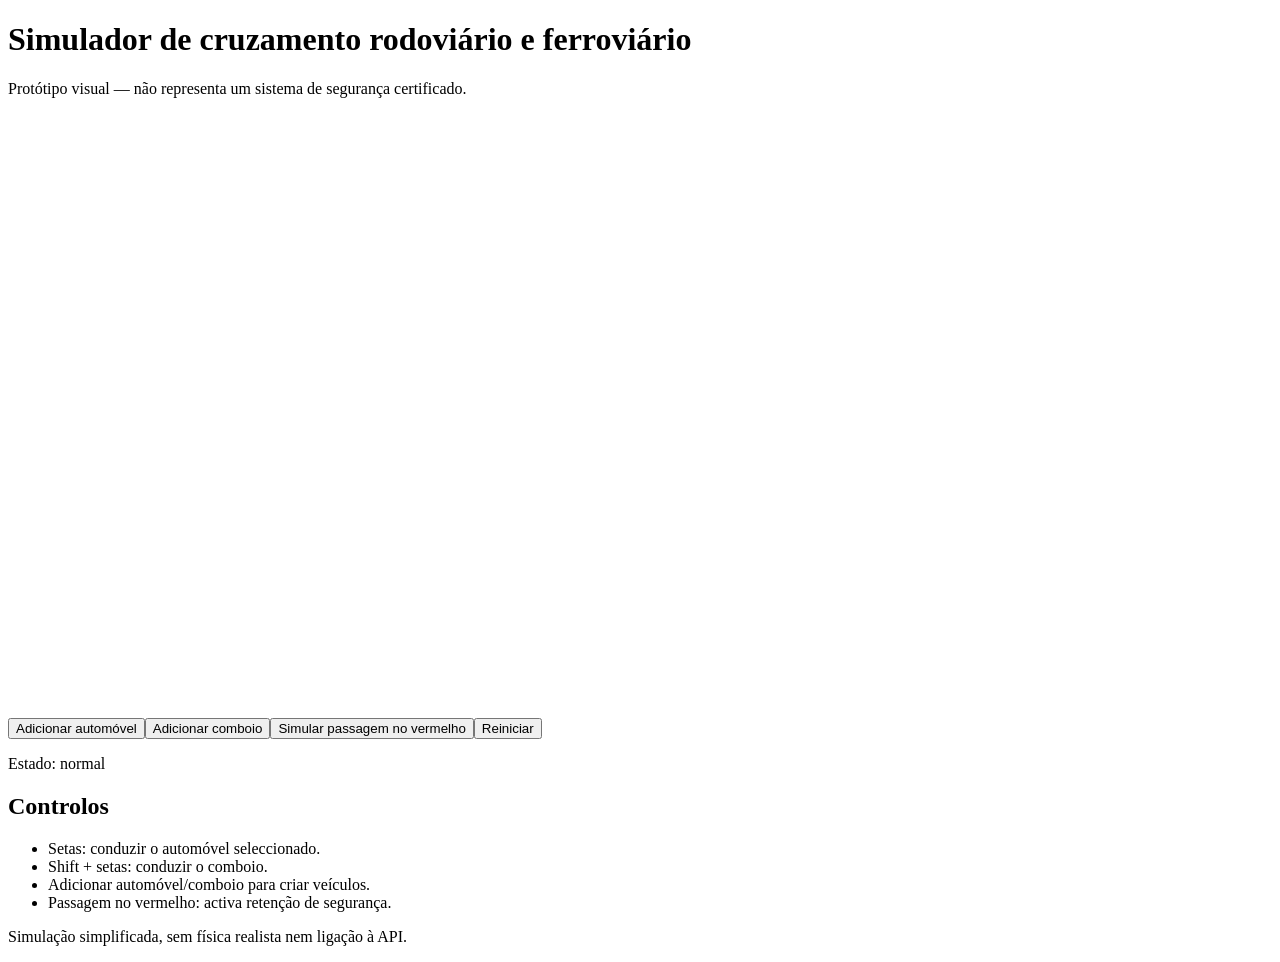
==== simulator/index.html @ 3bb95c1d "Add simulator/index.html" ====
<!doctype html>
<html lang="pt-PT"><head><meta charset="utf-8"><meta name="viewport" content="width=device-width,initial-scale=1"><title>Simulador de cruzamento inteligente</title><link rel="stylesheet" href="style.css"></head>
<body><header><h1>Simulador de cruzamento rodoviário e ferroviário</h1><p>Protótipo visual — não representa um sistema de segurança certificado.</p></header>
<main><section class="panel"><canvas id="scene" width="900" height="600" aria-label="Cruzamento com quatro vias rodoviárias e duas vias ferroviárias"></canvas>
<div class="controls"><button id="addCar">Adicionar automóvel</button><button id="addTrain">Adicionar comboio</button><button id="violation">Simular passagem no vermelho</button><button id="reset">Reiniciar</button></div>
<p id="status" role="status">Estado: normal</p></section>
<aside><h2>Controlos</h2><ul><li>Setas: conduzir o automóvel seleccionado.</li><li>Shift + setas: conduzir o comboio.</li><li>Adicionar automóvel/comboio para criar veículos.</li><li>Passagem no vermelho: activa retenção de segurança.</li></ul><p>Simulação simplificada, sem física realista nem ligação à API.</p></aside></main><script src="app.js"></script></body></html>
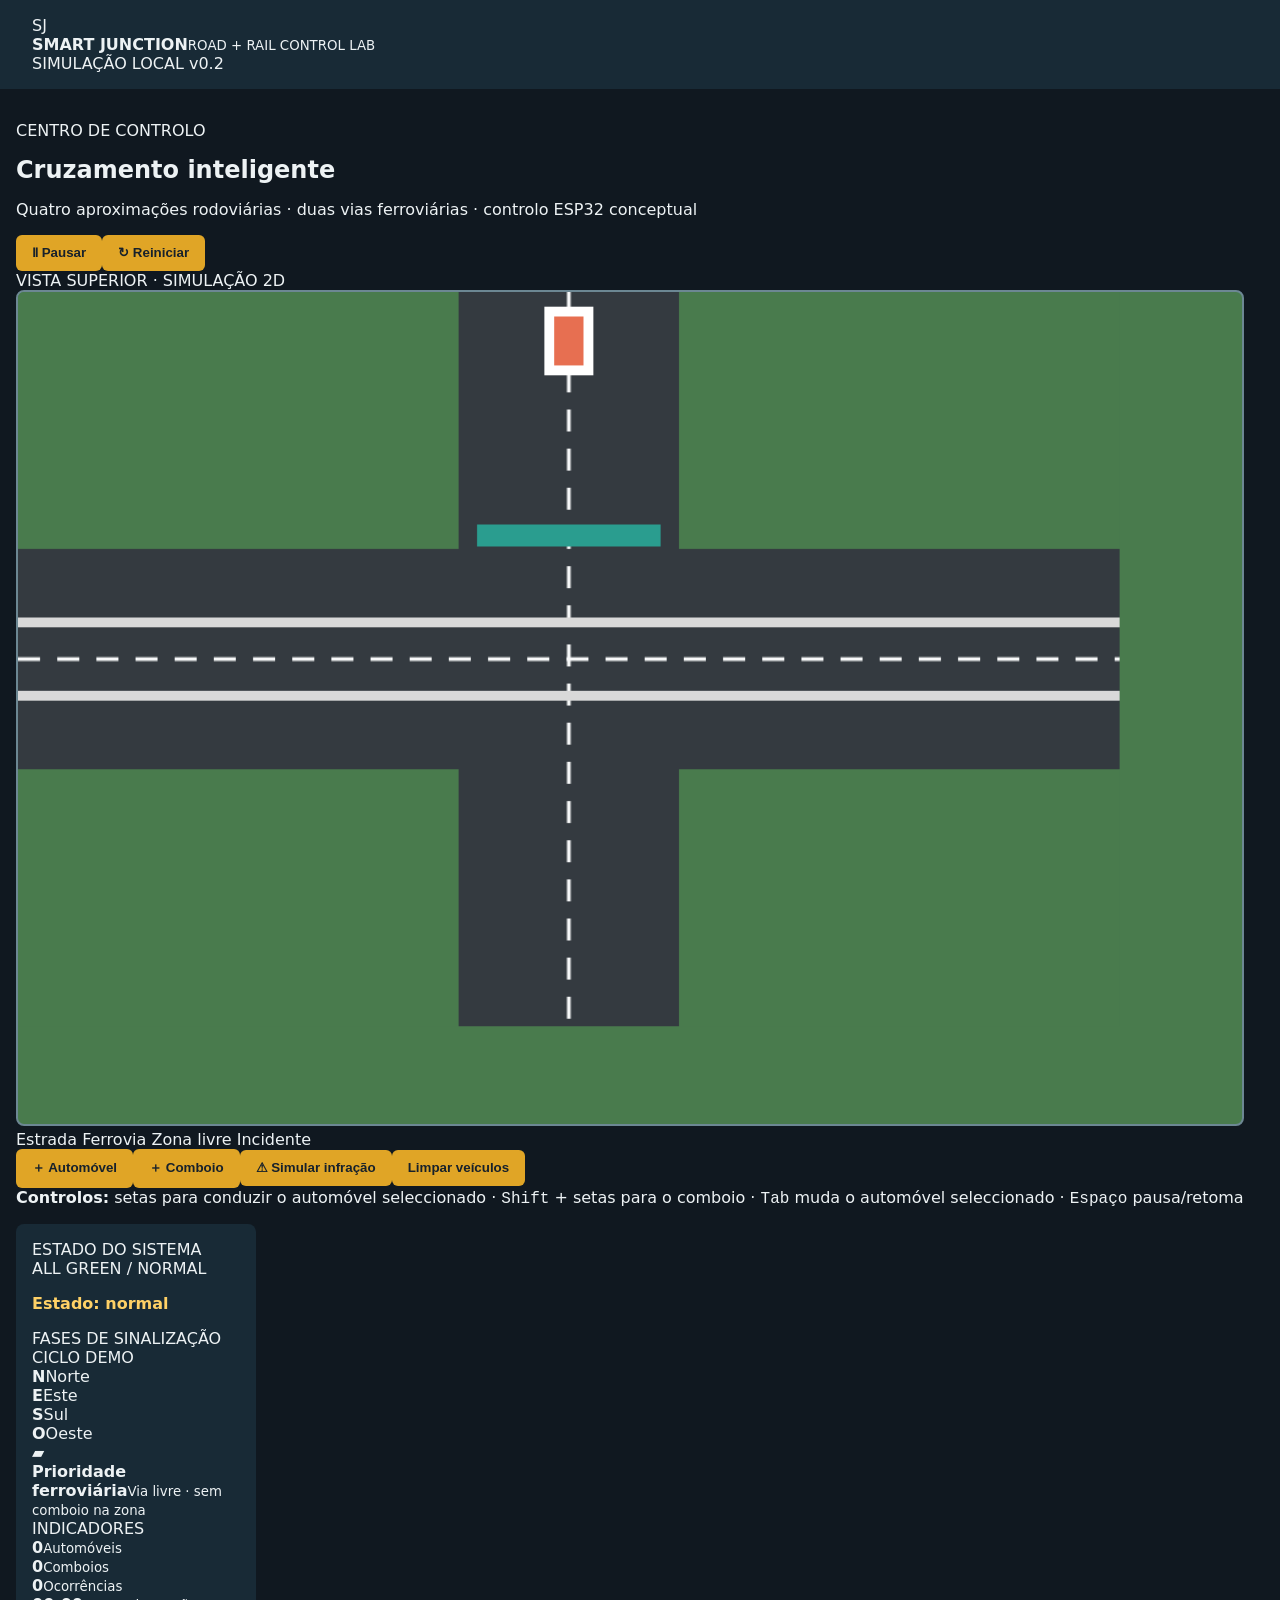
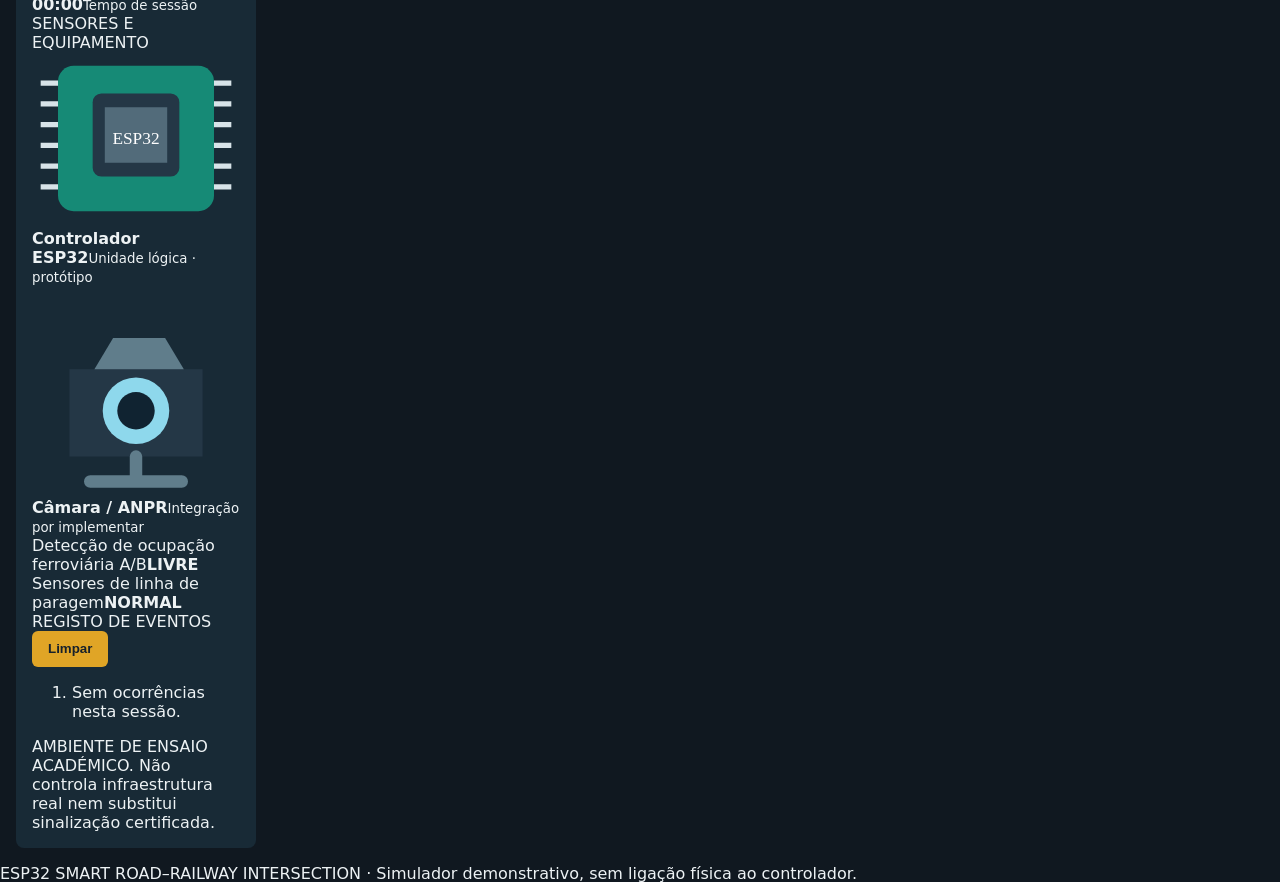
==== commit 5ea28c11: "Upgrade simulator interface and traffic simulation" ====
--- a/simulator/index.html
+++ b/simulator/index.html
@@ -1,7 +1,19 @@
 <!doctype html>
-<html lang="pt-PT"><head><meta charset="utf-8"><meta name="viewport" content="width=device-width,initial-scale=1"><title>Simulador de cruzamento inteligente</title><link rel="stylesheet" href="style.css"></head>
-<body><header><h1>Simulador de cruzamento rodoviário e ferroviário</h1><p>Protótipo visual — não representa um sistema de segurança certificado.</p></header>
-<main><section class="panel"><canvas id="scene" width="900" height="600" aria-label="Cruzamento com quatro vias rodoviárias e duas vias ferroviárias"></canvas>
-<div class="controls"><button id="addCar">Adicionar automóvel</button><button id="addTrain">Adicionar comboio</button><button id="violation">Simular passagem no vermelho</button><button id="reset">Reiniciar</button></div>
-<p id="status" role="status">Estado: normal</p></section>
-<aside><h2>Controlos</h2><ul><li>Setas: conduzir o automóvel seleccionado.</li><li>Shift + setas: conduzir o comboio.</li><li>Adicionar automóvel/comboio para criar veículos.</li><li>Passagem no vermelho: activa retenção de segurança.</li></ul><p>Simulação simplificada, sem física realista nem ligação à API.</p></aside></main><script src="app.js"></script></body></html>
+<html lang="pt-PT"><head><meta charset="utf-8"><meta name="viewport" content="width=device-width,initial-scale=1"><meta name="theme-color" content="#0b1420"><title>Smart Junction | Simulador</title><link rel="stylesheet" href="style.css"></head>
+<body>
+<header class="topbar"><div class="brand"><span class="brand-mark">SJ</span><div><strong>SMART JUNCTION</strong><small>ROAD + RAIL CONTROL LAB</small></div></div><div class="top-status"><span class="live-dot"></span> SIMULAÇÃO LOCAL <span class="pill">v0.2</span></div></header>
+<main class="layout">
+<section class="workspace">
+<div class="section-heading"><div><p class="eyebrow">CENTRO DE CONTROLO</p><h1>Cruzamento inteligente</h1><p class="muted">Quatro aproximações rodoviárias · duas vias ferroviárias · controlo ESP32 conceptual</p></div><div class="run-controls"><button id="pauseBtn" class="button secondary">Ⅱ Pausar</button><button id="reset" class="button secondary">↻ Reiniciar</button></div></div>
+<div class="scene-wrap"><div class="scene-label">VISTA SUPERIOR · SIMULAÇÃO 2D</div><canvas id="scene" width="1000" height="680" aria-label="Simulação superior de um cruzamento rodoviário de quatro sentidos com duas linhas ferroviárias"></canvas><div class="scene-legend"><span><i class="dot road"></i> Estrada</span><span><i class="dot rail"></i> Ferrovia</span><span><i class="dot safe"></i> Zona livre</span><span><i class="dot danger"></i> Incidente</span></div></div>
+<div class="toolbar"><button id="addCar" class="button primary">＋ Automóvel</button><button id="addTrain" class="button primary">＋ Comboio</button><button id="violation" class="button danger">⚠ Simular infração</button><button id="clearVehicles" class="button secondary">Limpar veículos</button></div>
+<div class="keyboard-help"><b>Controlos:</b> setas para conduzir o automóvel seleccionado · <kbd>Shift</kbd> + setas para o comboio · <kbd>Tab</kbd> muda o automóvel seleccionado · <kbd>Espaço</kbd> pausa/retoma</div>
+</section>
+<aside class="sidebar">
+<section class="card status-card"><div class="card-title"><span>ESTADO DO SISTEMA</span><span class="live-dot"></span></div><div id="systemState" class="state-value">ALL GREEN / NORMAL</div><p id="status" class="muted">Sistema em funcionamento normal.</p><div class="state-track"><span id="stateTrack"></span></div></section>
+<section class="card"><div class="card-title">FASES DE SINALIZAÇÃO <span class="muted">CICLO DEMO</span></div><div class="signal-grid"><div class="signal" id="sigN"><b>N</b><i></i><span>Norte</span></div><div class="signal" id="sigE"><b>E</b><i></i><span>Este</span></div><div class="signal" id="sigS"><b>S</b><i></i><span>Sul</span></div><div class="signal" id="sigW"><b>O</b><i></i><span>Oeste</span></div></div><div class="rail-state"><span class="rail-icon">▰</span><div><b>Prioridade ferroviária</b><small id="railState">Via livre · sem comboio na zona</small></div><span id="railLamp" class="lamp green"></span></div></section>
+<section class="card metrics"><div class="card-title">INDICADORES</div><div class="metric-grid"><div><strong id="carCount">0</strong><small>Automóveis</small></div><div><strong id="trainCount">0</strong><small>Comboios</small></div><div><strong id="eventCount">0</strong><small>Ocorrências</small></div><div><strong id="uptime">00:00</strong><small>Tempo de sessão</small></div></div></section>
+<section class="card"><div class="card-title">SENSORES E EQUIPAMENTO</div><div class="device"><img src="assets/esp32.svg" alt=""><div><b>Controlador ESP32</b><small>Unidade lógica · protótipo</small></div><span class="lamp green"></span></div><div class="device"><img src="assets/camera.svg" alt=""><div><b>Câmara / ANPR</b><small id="cameraState">Integração por implementar</small></div><span class="lamp amber"></span></div><div class="sensor-row"><span>Detecção de ocupação ferroviária A/B</span><b id="sensorRail">LIVRE</b></div><div class="sensor-row"><span>Sensores de linha de paragem</span><b id="sensorStop">NORMAL</b></div></section>
+<section class="card event-card"><div class="card-title">REGISTO DE EVENTOS <button id="clearLog" class="text-button">Limpar</button></div><ol id="eventLog" aria-live="polite"><li class="empty">Sem ocorrências nesta sessão.</li></ol></section>
+<section class="disclaimer">AMBIENTE DE ENSAIO ACADÉMICO. Não controla infraestrutura real nem substitui sinalização certificada.</section>
+</aside></main><footer>ESP32 SMART ROAD–RAILWAY INTERSECTION <span>·</span> Simulador demonstrativo, sem ligação física ao controlador.</footer><script src="app.js"></script></body></html>
--- a/simulator/style.css
+++ b/simulator/style.css
@@ -0,0 +1 @@
+*{box-sizing:border-box}body{margin:0;background:#101820;color:#edf2f4;font:16px system-ui,sans-serif}header{padding:1rem 2rem;background:#182a36}h1{margin:.2rem 0}main{display:flex;gap:1rem;padding:1rem;flex-wrap:wrap}.panel{flex:1 1 680px}canvas{width:100%;height:auto;background:#497b4d;border:2px solid #6c8793;border-radius:8px}.controls{display:flex;gap:.5rem;flex-wrap:wrap;margin:.8rem 0}button{padding:.65rem 1rem;border:0;border-radius:6px;background:#e0a526;color:#17212b;font-weight:700;cursor:pointer}aside{flex:0 1 240px;background:#182a36;padding:1rem;border-radius:8px}#status{font-weight:700;color:#ffd166}
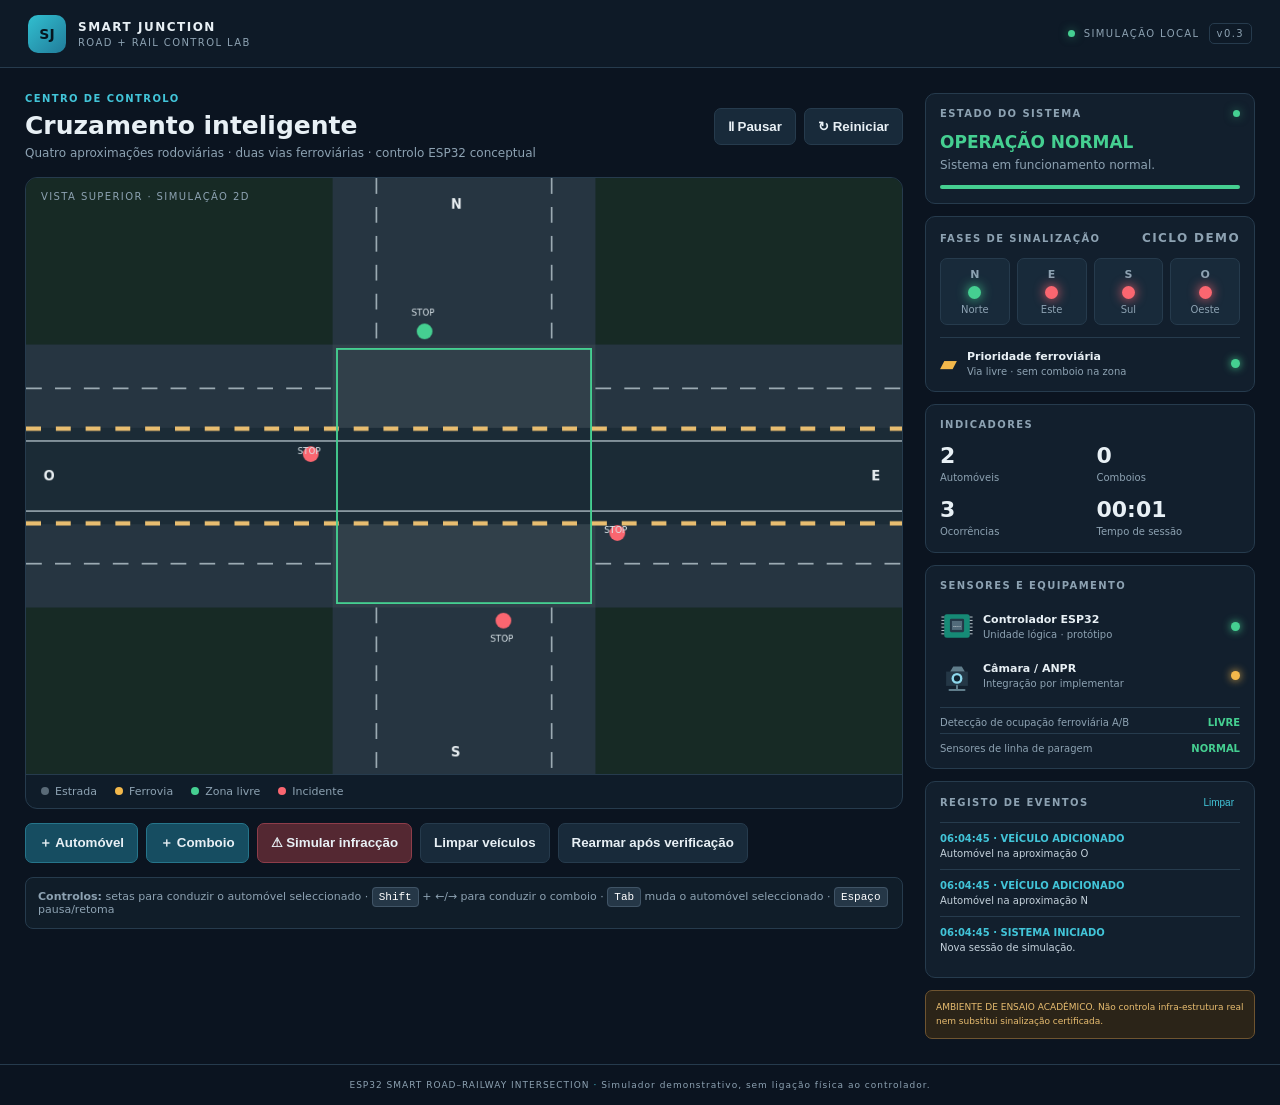
==== commit 989c453d: "Fix validation and control logic" ====
--- a/simulator/index.html
+++ b/simulator/index.html
@@ -1,19 +1,105 @@
 <!doctype html>
-<html lang="pt-PT"><head><meta charset="utf-8"><meta name="viewport" content="width=device-width,initial-scale=1"><meta name="theme-color" content="#0b1420"><title>Smart Junction | Simulador</title><link rel="stylesheet" href="style.css"></head>
+<html lang="pt-PT">
+<head>
+  <meta charset="utf-8">
+  <meta name="viewport" content="width=device-width, initial-scale=1">
+  <meta name="theme-color" content="#0b1420">
+  <meta name="description" content="Simulador didáctico de um cruzamento rodoviário e ferroviário com controlador ESP32 conceptual.">
+  <title>Smart Junction | Simulador</title>
+  <link rel="stylesheet" href="style.css">
+  <script src="app.js" defer></script>
+</head>
 <body>
-<header class="topbar"><div class="brand"><span class="brand-mark">SJ</span><div><strong>SMART JUNCTION</strong><small>ROAD + RAIL CONTROL LAB</small></div></div><div class="top-status"><span class="live-dot"></span> SIMULAÇÃO LOCAL <span class="pill">v0.2</span></div></header>
-<main class="layout">
-<section class="workspace">
-<div class="section-heading"><div><p class="eyebrow">CENTRO DE CONTROLO</p><h1>Cruzamento inteligente</h1><p class="muted">Quatro aproximações rodoviárias · duas vias ferroviárias · controlo ESP32 conceptual</p></div><div class="run-controls"><button id="pauseBtn" class="button secondary">Ⅱ Pausar</button><button id="reset" class="button secondary">↻ Reiniciar</button></div></div>
-<div class="scene-wrap"><div class="scene-label">VISTA SUPERIOR · SIMULAÇÃO 2D</div><canvas id="scene" width="1000" height="680" aria-label="Simulação superior de um cruzamento rodoviário de quatro sentidos com duas linhas ferroviárias"></canvas><div class="scene-legend"><span><i class="dot road"></i> Estrada</span><span><i class="dot rail"></i> Ferrovia</span><span><i class="dot safe"></i> Zona livre</span><span><i class="dot danger"></i> Incidente</span></div></div>
-<div class="toolbar"><button id="addCar" class="button primary">＋ Automóvel</button><button id="addTrain" class="button primary">＋ Comboio</button><button id="violation" class="button danger">⚠ Simular infração</button><button id="clearVehicles" class="button secondary">Limpar veículos</button></div>
-<div class="keyboard-help"><b>Controlos:</b> setas para conduzir o automóvel seleccionado · <kbd>Shift</kbd> + setas para o comboio · <kbd>Tab</kbd> muda o automóvel seleccionado · <kbd>Espaço</kbd> pausa/retoma</div>
-</section>
-<aside class="sidebar">
-<section class="card status-card"><div class="card-title"><span>ESTADO DO SISTEMA</span><span class="live-dot"></span></div><div id="systemState" class="state-value">ALL GREEN / NORMAL</div><p id="status" class="muted">Sistema em funcionamento normal.</p><div class="state-track"><span id="stateTrack"></span></div></section>
-<section class="card"><div class="card-title">FASES DE SINALIZAÇÃO <span class="muted">CICLO DEMO</span></div><div class="signal-grid"><div class="signal" id="sigN"><b>N</b><i></i><span>Norte</span></div><div class="signal" id="sigE"><b>E</b><i></i><span>Este</span></div><div class="signal" id="sigS"><b>S</b><i></i><span>Sul</span></div><div class="signal" id="sigW"><b>O</b><i></i><span>Oeste</span></div></div><div class="rail-state"><span class="rail-icon">▰</span><div><b>Prioridade ferroviária</b><small id="railState">Via livre · sem comboio na zona</small></div><span id="railLamp" class="lamp green"></span></div></section>
-<section class="card metrics"><div class="card-title">INDICADORES</div><div class="metric-grid"><div><strong id="carCount">0</strong><small>Automóveis</small></div><div><strong id="trainCount">0</strong><small>Comboios</small></div><div><strong id="eventCount">0</strong><small>Ocorrências</small></div><div><strong id="uptime">00:00</strong><small>Tempo de sessão</small></div></div></section>
-<section class="card"><div class="card-title">SENSORES E EQUIPAMENTO</div><div class="device"><img src="assets/esp32.svg" alt=""><div><b>Controlador ESP32</b><small>Unidade lógica · protótipo</small></div><span class="lamp green"></span></div><div class="device"><img src="assets/camera.svg" alt=""><div><b>Câmara / ANPR</b><small id="cameraState">Integração por implementar</small></div><span class="lamp amber"></span></div><div class="sensor-row"><span>Detecção de ocupação ferroviária A/B</span><b id="sensorRail">LIVRE</b></div><div class="sensor-row"><span>Sensores de linha de paragem</span><b id="sensorStop">NORMAL</b></div></section>
-<section class="card event-card"><div class="card-title">REGISTO DE EVENTOS <button id="clearLog" class="text-button">Limpar</button></div><ol id="eventLog" aria-live="polite"><li class="empty">Sem ocorrências nesta sessão.</li></ol></section>
-<section class="disclaimer">AMBIENTE DE ENSAIO ACADÉMICO. Não controla infraestrutura real nem substitui sinalização certificada.</section>
-</aside></main><footer>ESP32 SMART ROAD–RAILWAY INTERSECTION <span>·</span> Simulador demonstrativo, sem ligação física ao controlador.</footer><script src="app.js"></script></body></html>+  <header class="topbar">
+    <div class="brand">
+      <span class="brand-mark" aria-hidden="true">SJ</span>
+      <div><strong>SMART JUNCTION</strong><small>ROAD + RAIL CONTROL LAB</small></div>
+    </div>
+    <div class="top-status"><span class="live-dot" aria-hidden="true"></span> SIMULAÇÃO LOCAL <span class="pill">v0.3</span></div>
+  </header>
+
+  <main class="layout">
+    <section class="workspace" aria-labelledby="pageTitle">
+      <div class="section-heading">
+        <div>
+          <p class="eyebrow">CENTRO DE CONTROLO</p>
+          <h1 id="pageTitle">Cruzamento inteligente</h1>
+          <p class="muted">Quatro aproximações rodoviárias · duas vias ferroviárias · controlo ESP32 conceptual</p>
+        </div>
+        <div class="run-controls">
+          <button id="pauseBtn" class="button secondary" type="button">Ⅱ Pausar</button>
+          <button id="reset" class="button secondary" type="button">↻ Reiniciar</button>
+        </div>
+      </div>
+
+      <div class="scene-wrap">
+        <div class="scene-label">VISTA SUPERIOR · SIMULAÇÃO 2D</div>
+        <canvas id="scene" width="1000" height="680" aria-label="Vista superior de um cruzamento rodoviário de quatro sentidos atravessado por duas vias ferroviárias"></canvas>
+        <div class="scene-legend" aria-label="Legenda">
+          <span><i class="dot road"></i> Estrada</span>
+          <span><i class="dot rail"></i> Ferrovia</span>
+          <span><i class="dot safe"></i> Zona livre</span>
+          <span><i class="dot danger"></i> Incidente</span>
+        </div>
+      </div>
+
+      <div class="toolbar">
+        <button id="addCar" class="button primary" type="button">＋ Automóvel</button>
+        <button id="addTrain" class="button primary" type="button">＋ Comboio</button>
+        <button id="violation" class="button danger" type="button">⚠ Simular infracção</button>
+        <button id="clearVehicles" class="button secondary" type="button">Limpar veículos</button>
+        <button id="rearmBtn" class="button secondary" type="button" disabled>Rearmar após verificação</button>
+      </div>
+
+      <div class="keyboard-help"><b>Controlos:</b> setas para conduzir o automóvel seleccionado · <kbd>Shift</kbd> + ←/→ para conduzir o comboio · <kbd>Tab</kbd> muda o automóvel seleccionado · <kbd>Espaço</kbd> pausa/retoma</div>
+    </section>
+
+    <aside class="sidebar" aria-label="Painel de controlo">
+      <section class="card status-card">
+        <div class="card-title"><span>ESTADO DO SISTEMA</span><span class="live-dot" aria-hidden="true"></span></div>
+        <div id="systemState" class="state-value">OPERAÇÃO NORMAL</div>
+        <p id="status" class="muted" role="status">Sistema em funcionamento normal.</p>
+        <div class="state-track"><span id="stateTrack"></span></div>
+      </section>
+
+      <section class="card">
+        <div class="card-title">FASES DE SINALIZAÇÃO <span class="muted">CICLO DEMO</span></div>
+        <div class="signal-grid">
+          <div class="signal" id="sigN"><b>N</b><i></i><span>Norte</span></div>
+          <div class="signal" id="sigE"><b>E</b><i></i><span>Este</span></div>
+          <div class="signal" id="sigS"><b>S</b><i></i><span>Sul</span></div>
+          <div class="signal" id="sigW"><b>O</b><i></i><span>Oeste</span></div>
+        </div>
+        <div class="rail-state"><span class="rail-icon" aria-hidden="true">▰</span><div><b>Prioridade ferroviária</b><small id="railState">Via livre · sem comboio na zona</small></div><span id="railLamp" class="lamp green"></span></div>
+      </section>
+
+      <section class="card metrics">
+        <div class="card-title">INDICADORES</div>
+        <div class="metric-grid">
+          <div><strong id="carCount">0</strong><small>Automóveis</small></div>
+          <div><strong id="trainCount">0</strong><small>Comboios</small></div>
+          <div><strong id="eventCount">0</strong><small>Ocorrências</small></div>
+          <div><strong id="uptime">00:00</strong><small>Tempo de sessão</small></div>
+        </div>
+      </section>
+
+      <section class="card">
+        <div class="card-title">SENSORES E EQUIPAMENTO</div>
+        <div class="device"><img src="assets/esp32.svg" alt="Ilustração de uma placa ESP32"><div><b>Controlador ESP32</b><small>Unidade lógica · protótipo</small></div><span class="lamp green"></span></div>
+        <div class="device"><img src="assets/camera.svg" alt="Ilustração de uma câmara"><div><b>Câmara / ANPR</b><small id="cameraState">Integração por implementar</small></div><span class="lamp amber"></span></div>
+        <div class="sensor-row"><span>Detecção de ocupação ferroviária A/B</span><b id="sensorRail">LIVRE</b></div>
+        <div class="sensor-row"><span>Sensores de linha de paragem</span><b id="sensorStop">NORMAL</b></div>
+      </section>
+
+      <section class="card event-card">
+        <div class="card-title">REGISTO DE EVENTOS <button id="clearLog" class="text-button" type="button">Limpar</button></div>
+        <ol id="eventLog" aria-live="polite"><li class="empty">Sem ocorrências nesta sessão.</li></ol>
+      </section>
+
+      <section class="disclaimer">AMBIENTE DE ENSAIO ACADÉMICO. Não controla infra-estrutura real nem substitui sinalização certificada.</section>
+    </aside>
+  </main>
+
+  <footer>ESP32 SMART ROAD–RAILWAY INTERSECTION <span>·</span> Simulador demonstrativo, sem ligação física ao controlador.</footer>
+</body>
+</html>
--- a/simulator/style.css
+++ b/simulator/style.css
@@ -1 +1 @@
-*{box-sizing:border-box}body{margin:0;background:#101820;color:#edf2f4;font:16px system-ui,sans-serif}header{padding:1rem 2rem;background:#182a36}h1{margin:.2rem 0}main{display:flex;gap:1rem;padding:1rem;flex-wrap:wrap}.panel{flex:1 1 680px}canvas{width:100%;height:auto;background:#497b4d;border:2px solid #6c8793;border-radius:8px}.controls{display:flex;gap:.5rem;flex-wrap:wrap;margin:.8rem 0}button{padding:.65rem 1rem;border:0;border-radius:6px;background:#e0a526;color:#17212b;font-weight:700;cursor:pointer}aside{flex:0 1 240px;background:#182a36;padding:1rem;border-radius:8px}#status{font-weight:700;color:#ffd166}
+:root{color-scheme:dark;--bg:#0b1420;--panel:#121f2d;--panel2:#182a3a;--line:#263b4d;--text:#e8f0f5;--muted:#8da2b2;--cyan:#42c5d9;--green:#45cf91;--amber:#f3b84b;--red:#fa6670}*{box-sizing:border-box}body{margin:0;background:var(--bg);color:var(--text);font:14px Inter,ui-sans-serif,system-ui,Segoe UI,sans-serif}.topbar{height:68px;padding:0 28px;display:flex;align-items:center;justify-content:space-between;border-bottom:1px solid var(--line);background:#0e1a27}.brand{display:flex;align-items:center;gap:12px}.brand-mark{width:38px;height:38px;border-radius:10px;background:linear-gradient(135deg,#31bfd0,#217c9a);display:grid;place-items:center;font-weight:900;color:#06151e}.brand strong{display:block;letter-spacing:1.5px;font-size:12px}.brand small,.top-status,.eyebrow,.card-title,.scene-label{font-size:10px;letter-spacing:1.4px;color:var(--muted)}.brand small{display:block;margin-top:3px}.top-status{display:flex;align-items:center;gap:9px}.live-dot{width:7px;height:7px;border-radius:50%;background:var(--green);display:inline-block;box-shadow:0 0 10px #45cf9180}.pill{padding:4px 7px;border:1px solid var(--line);border-radius:5px}.layout{max-width:1600px;margin:auto;padding:25px;display:grid;grid-template-columns:minmax(0,1fr) 330px;gap:22px}.workspace{min-width:0}.section-heading{display:flex;align-items:center;justify-content:space-between;gap:16px;margin-bottom:17px}.eyebrow{color:var(--cyan);font-weight:700;margin:0 0 7px}h1{font-size:25px;margin:0 0 6px}.muted{color:var(--muted);font-size:12px;margin:0}.run-controls,.toolbar{display:flex;gap:8px;flex-wrap:wrap}.button{border:1px solid var(--line);border-radius:7px;padding:10px 13px;font-weight:650;color:var(--text);cursor:pointer;background:var(--panel2)}.button:hover{filter:brightness(1.18)}.button.primary{background:#164d61;border-color:#26758b}.button.danger{background:#542832;border-color:#8e3d4a}.scene-wrap{position:relative;border:1px solid var(--line);border-radius:12px;background:#0f1c29;overflow:hidden}.scene-label{position:absolute;top:13px;left:15px;z-index:1}.scene-wrap canvas{display:block;width:100%;height:auto}.scene-legend{display:flex;gap:18px;padding:10px 15px;border-top:1px solid var(--line);color:var(--muted);font-size:11px;flex-wrap:wrap}.scene-legend span{display:flex;align-items:center;gap:6px}.dot{width:8px;height:8px;border-radius:50%;display:inline-block}.road{background:#596a77}.rail{background:var(--amber)}.safe{background:var(--green)}.danger{background:var(--red)}.toolbar{margin:14px 0}.keyboard-help{border:1px solid var(--line);background:#101d29;padding:12px;border-radius:8px;color:var(--muted);font-size:11px}kbd{padding:3px 6px;background:#253747;border:1px solid #405466;border-radius:4px;color:#fff}.sidebar{display:flex;flex-direction:column;gap:12px}.card{background:var(--panel);border:1px solid var(--line);border-radius:10px;padding:14px}.card-title{display:flex;align-items:center;justify-content:space-between;font-weight:750;margin-bottom:13px}.state-value{font-size:17px;font-weight:800;color:var(--green);margin-bottom:6px}.state-track{height:4px;background:#253746;border-radius:4px;margin-top:13px;overflow:hidden}.state-track span{display:block;width:100%;height:100%;background:var(--green);transition:width .2s}.signal-grid{display:grid;grid-template-columns:repeat(4,1fr);gap:7px}.signal{background:var(--panel2);border:1px solid var(--line);border-radius:7px;padding:9px 5px;text-align:center;display:grid;justify-items:center;gap:5px}.signal b{font-size:11px;color:var(--muted)}.signal i{width:13px;height:13px;border-radius:50%;background:#4b5a64;box-shadow:inset 0 0 0 2px #71818b}.signal.active i{background:var(--green);box-shadow:0 0 12px #45cf91}.signal.red i{background:var(--red);box-shadow:0 0 12px #fa6670}.signal span{font-size:10px;color:var(--muted)}.rail-state{display:flex;align-items:center;gap:10px;border-top:1px solid var(--line);padding-top:12px;margin-top:12px}.rail-icon{font-size:22px;color:var(--amber)}.rail-state b,.device b{display:block;font-size:11px}.rail-state small,.device small{display:block;color:var(--muted);font-size:10px;margin-top:3px}.lamp{width:9px;height:9px;border-radius:50%;display:inline-block;margin-left:auto}.lamp.green{background:var(--green);box-shadow:0 0 8px #45cf91}.lamp.amber{background:var(--amber);box-shadow:0 0 8px #f3b84b}.lamp.red{background:var(--red);box-shadow:0 0 8px #fa6670}.metric-grid{display:grid;grid-template-columns:repeat(2,1fr);gap:13px}.metric-grid strong{font-size:22px;display:block}.metric-grid small{font-size:10px;color:var(--muted)}.device{display:flex;align-items:center;gap:9px;padding:5px 0 10px}.device img{width:34px;height:34px;object-fit:contain}.sensor-row{display:flex;justify-content:space-between;border-top:1px solid var(--line);padding-top:9px;margin-top:5px;font-size:10px;color:var(--muted)}.sensor-row b{color:var(--green);font-size:10px}.event-card ol{list-style:none;padding:0;margin:0;max-height:170px;overflow:auto}.event-card li{font-size:10px;color:#c5d2dc;border-top:1px solid var(--line);padding:8px 0;line-height:1.5}.event-card li strong{color:var(--cyan)}.event-card .empty{color:var(--muted)}.text-button{background:none;border:0;color:var(--cyan);cursor:pointer;font-size:10px}.disclaimer{border:1px solid #6e5430;background:#2b2418;color:#e8bd70;padding:10px;border-radius:7px;font-size:9px;line-height:1.5}footer{border-top:1px solid var(--line);padding:15px 25px;text-align:center;color:var(--muted);font-size:9px;letter-spacing:1px}footer span{color:var(--cyan)}@media(max-width:1050px){.layout{grid-template-columns:1fr}.sidebar{display:grid;grid-template-columns:repeat(2,minmax(0,1fr))}.disclaimer{grid-column:1/-1}}@media(max-width:650px){.layout{padding:12px}.topbar{padding:0 14px}.section-heading{align-items:flex-start;flex-direction:column}.sidebar{grid-template-columns:1fr}.disclaimer{grid-column:auto}h1{font-size:21px}.scene-legend{gap:9px}}
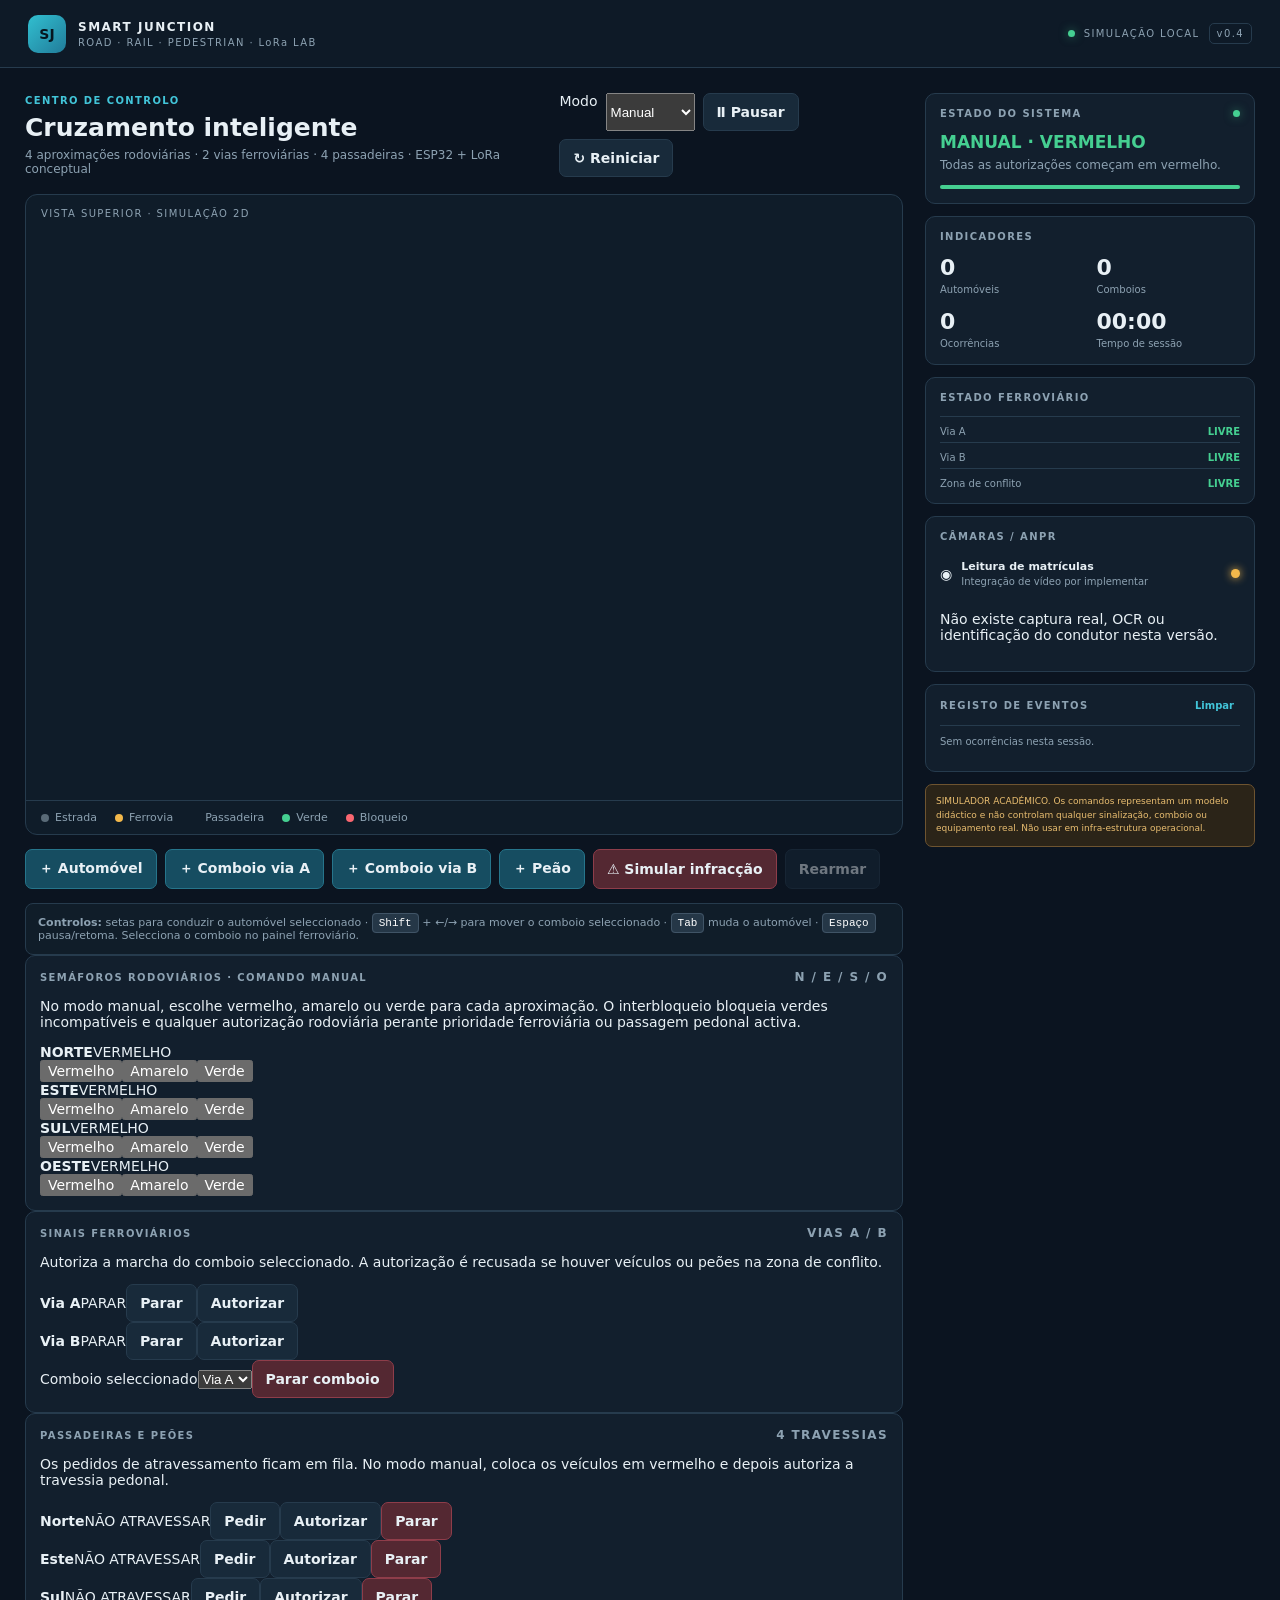
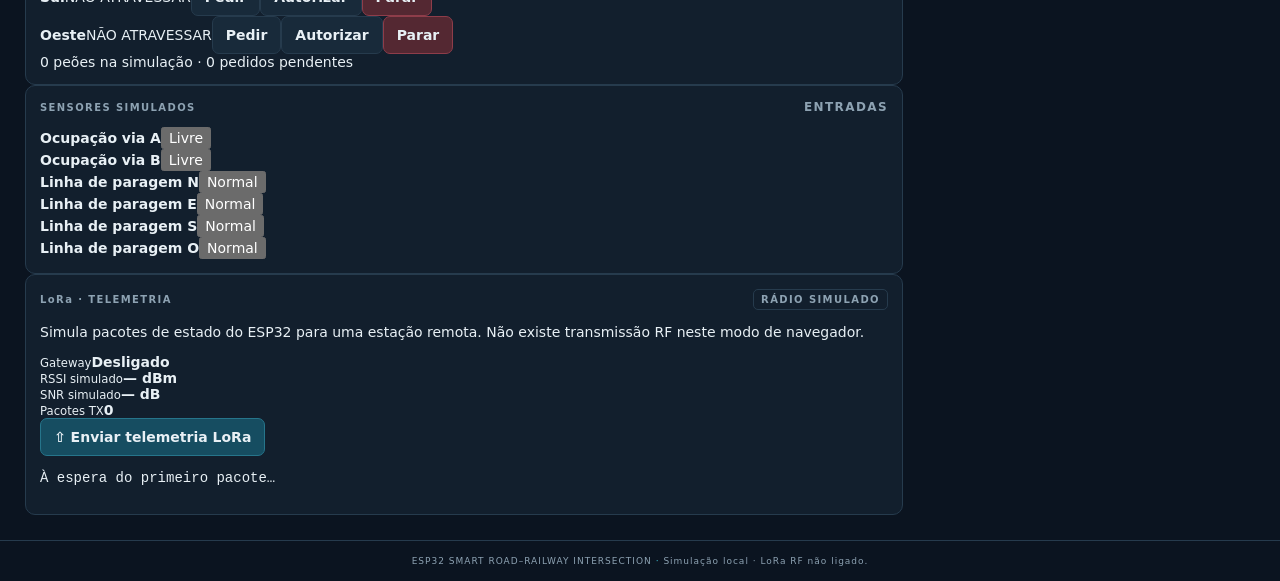
==== commit 60689257: "Expand simulator with user-controlled road, rail and pedestrian signals" ====
--- a/simulator/index.html
+++ b/simulator/index.html
@@ -1,105 +1,104 @@
 <!doctype html>
 <html lang="pt-PT">
 <head>
-  <meta charset="utf-8">
-  <meta name="viewport" content="width=device-width, initial-scale=1">
-  <meta name="theme-color" content="#0b1420">
-  <meta name="description" content="Simulador didáctico de um cruzamento rodoviário e ferroviário com controlador ESP32 conceptual.">
-  <title>Smart Junction | Simulador</title>
-  <link rel="stylesheet" href="style.css">
-  <script src="app.js" defer></script>
+<meta charset="utf-8">
+<meta name="viewport" content="width=device-width, initial-scale=1">
+<meta name="theme-color" content="#0b1420">
+<meta name="description" content="Simulador didáctico de cruzamento rodoviário e ferroviário, semáforos, peões e telemetria LoRa.">
+<title>Smart Junction | Simulador de tráfego</title>
+<link rel="stylesheet" href="style.css">
+<script src="app.js" defer></script>
 </head>
 <body>
-  <header class="topbar">
-    <div class="brand">
-      <span class="brand-mark" aria-hidden="true">SJ</span>
-      <div><strong>SMART JUNCTION</strong><small>ROAD + RAIL CONTROL LAB</small></div>
+<header class="topbar">
+  <div class="brand"><span class="brand-mark">SJ</span><div><strong>SMART JUNCTION</strong><small>ROAD · RAIL · PEDESTRIAN · LoRa LAB</small></div></div>
+  <div class="top-status"><span class="live-dot"></span> SIMULAÇÃO LOCAL <span class="pill">v0.4</span></div>
+</header>
+<main class="layout">
+<section class="workspace" aria-labelledby="pageTitle">
+  <div class="section-heading">
+    <div><p class="eyebrow">CENTRO DE CONTROLO</p><h1 id="pageTitle">Cruzamento inteligente</h1><p class="muted">4 aproximações rodoviárias · 2 vias ferroviárias · 4 passadeiras · ESP32 + LoRa conceptual</p></div>
+    <div class="run-controls">
+      <label class="mode-label" for="modeSelect">Modo</label>
+      <select id="modeSelect" class="select"><option value="manual" selected>Manual</option><option value="auto">Automático</option></select>
+      <button id="pauseBtn" class="button secondary" type="button">Ⅱ Pausar</button>
+      <button id="reset" class="button secondary" type="button">↻ Reiniciar</button>
     </div>
-    <div class="top-status"><span class="live-dot" aria-hidden="true"></span> SIMULAÇÃO LOCAL <span class="pill">v0.3</span></div>
-  </header>
+  </div>
+  <div class="scene-wrap">
+    <div class="scene-label">VISTA SUPERIOR · SIMULAÇÃO 2D</div>
+    <canvas id="scene" width="1100" height="760" aria-label="Cruzamento com quatro estradas, duas vias ferroviárias paralelas, semáforos e passadeiras para peões"></canvas>
+    <div class="scene-legend"><span><i class="dot road"></i> Estrada</span><span><i class="dot rail"></i> Ferrovia</span><span><i class="dot ped"></i> Passadeira</span><span><i class="dot safe"></i> Verde</span><span><i class="dot danger"></i> Bloqueio</span></div>
+  </div>
+  <div class="toolbar">
+    <button id="addCar" class="button primary" type="button">＋ Automóvel</button>
+    <button id="addTrainA" class="button primary" type="button">＋ Comboio via A</button>
+    <button id="addTrainB" class="button primary" type="button">＋ Comboio via B</button>
+    <button id="addPed" class="button primary" type="button">＋ Peão</button>
+    <button id="violation" class="button danger" type="button">⚠ Simular infracção</button>
+    <button id="rearmBtn" class="button secondary" type="button" disabled>Rearmar</button>
+  </div>
+  <div class="keyboard-help"><b>Controlos:</b> setas para conduzir o automóvel seleccionado · <kbd>Shift</kbd> + ←/→ para mover o comboio seleccionado · <kbd>Tab</kbd> muda o automóvel · <kbd>Espaço</kbd> pausa/retoma. Selecciona o comboio no painel ferroviário.</div>
 
-  <main class="layout">
-    <section class="workspace" aria-labelledby="pageTitle">
-      <div class="section-heading">
-        <div>
-          <p class="eyebrow">CENTRO DE CONTROLO</p>
-          <h1 id="pageTitle">Cruzamento inteligente</h1>
-          <p class="muted">Quatro aproximações rodoviárias · duas vias ferroviárias · controlo ESP32 conceptual</p>
-        </div>
-        <div class="run-controls">
-          <button id="pauseBtn" class="button secondary" type="button">Ⅱ Pausar</button>
-          <button id="reset" class="button secondary" type="button">↻ Reiniciar</button>
-        </div>
-      </div>
+  <section class="card control-card">
+    <div class="card-title"><span>SEMÁFOROS RODOVIÁRIOS · COMANDO MANUAL</span><span class="muted">N / E / S / O</span></div>
+    <p class="hint">No modo manual, escolhe vermelho, amarelo ou verde para cada aproximação. O interbloqueio bloqueia verdes incompatíveis e qualquer autorização rodoviária perante prioridade ferroviária ou passagem pedonal activa.</p>
+    <div class="signal-control-grid">
+      <div class="signal-control"><b>NORTE</b><span id="roadNState" class="aspect-badge red">VERMELHO</span><div><button data-road="N" data-aspect="RED" class="aspect red">Vermelho</button><button data-road="N" data-aspect="AMBER" class="aspect amber">Amarelo</button><button data-road="N" data-aspect="GREEN" class="aspect green">Verde</button></div></div>
+      <div class="signal-control"><b>ESTE</b><span id="roadEState" class="aspect-badge red">VERMELHO</span><div><button data-road="E" data-aspect="RED" class="aspect red">Vermelho</button><button data-road="E" data-aspect="AMBER" class="aspect amber">Amarelo</button><button data-road="E" data-aspect="GREEN" class="aspect green">Verde</button></div></div>
+      <div class="signal-control"><b>SUL</b><span id="roadSState" class="aspect-badge red">VERMELHO</span><div><button data-road="S" data-aspect="RED" class="aspect red">Vermelho</button><button data-road="S" data-aspect="AMBER" class="aspect amber">Amarelo</button><button data-road="S" data-aspect="GREEN" class="aspect green">Verde</button></div></div>
+      <div class="signal-control"><b>OESTE</b><span id="roadOState" class="aspect-badge red">VERMELHO</span><div><button data-road="O" data-aspect="RED" class="aspect red">Vermelho</button><button data-road="O" data-aspect="AMBER" class="aspect amber">Amarelo</button><button data-road="O" data-aspect="GREEN" class="aspect green">Verde</button></div></div>
+    </div>
+  </section>
 
-      <div class="scene-wrap">
-        <div class="scene-label">VISTA SUPERIOR · SIMULAÇÃO 2D</div>
-        <canvas id="scene" width="1000" height="680" aria-label="Vista superior de um cruzamento rodoviário de quatro sentidos atravessado por duas vias ferroviárias"></canvas>
-        <div class="scene-legend" aria-label="Legenda">
-          <span><i class="dot road"></i> Estrada</span>
-          <span><i class="dot rail"></i> Ferrovia</span>
-          <span><i class="dot safe"></i> Zona livre</span>
-          <span><i class="dot danger"></i> Incidente</span>
-        </div>
-      </div>
+  <section class="control-grid">
+    <div class="card control-card">
+      <div class="card-title"><span>SINAIS FERROVIÁRIOS</span><span class="muted">VIAS A / B</span></div>
+      <p class="hint">Autoriza a marcha do comboio seleccionado. A autorização é recusada se houver veículos ou peões na zona de conflito.</p>
+      <div class="rail-control-row"><b>Via A</b><span id="railAState" class="aspect-badge red">PARAR</span><button data-rail="A" data-state="STOP" class="button mini secondary">Parar</button><button data-rail="A" data-state="GO" class="button mini rail-go">Autorizar</button></div>
+      <div class="rail-control-row"><b>Via B</b><span id="railBState" class="aspect-badge red">PARAR</span><button data-rail="B" data-state="STOP" class="button mini secondary">Parar</button><button data-rail="B" data-state="GO" class="button mini rail-go">Autorizar</button></div>
+      <div class="train-tools"><label for="trainSelect">Comboio seleccionado</label><select id="trainSelect" class="select"><option value="A">Via A</option><option value="B">Via B</option></select><button id="trainStop" class="button mini danger" type="button">Parar comboio</button></div>
+    </div>
+    <div class="card control-card">
+      <div class="card-title"><span>PASSADEIRAS E PEÕES</span><span class="muted">4 TRAVESSIAS</span></div>
+      <p class="hint">Os pedidos de atravessamento ficam em fila. No modo manual, coloca os veículos em vermelho e depois autoriza a travessia pedonal.</p>
+      <div class="ped-control-row"><b>Norte</b><span id="pedNState" class="aspect-badge red">NÃO ATRAVESSAR</span><button data-ped-request="N" class="button mini secondary">Pedir</button><button data-ped-state="N" data-state="WALK" class="button mini ped-go">Autorizar</button><button data-ped-state="N" data-state="STOP" class="button mini danger">Parar</button></div>
+      <div class="ped-control-row"><b>Este</b><span id="pedEState" class="aspect-badge red">NÃO ATRAVESSAR</span><button data-ped-request="E" class="button mini secondary">Pedir</button><button data-ped-state="E" data-state="WALK" class="button mini ped-go">Autorizar</button><button data-ped-state="E" data-state="STOP" class="button mini danger">Parar</button></div>
+      <div class="ped-control-row"><b>Sul</b><span id="pedSState" class="aspect-badge red">NÃO ATRAVESSAR</span><button data-ped-request="S" class="button mini secondary">Pedir</button><button data-ped-state="S" data-state="WALK" class="button mini ped-go">Autorizar</button><button data-ped-state="S" data-state="STOP" class="button mini danger">Parar</button></div>
+      <div class="ped-control-row"><b>Oeste</b><span id="pedOState" class="aspect-badge red">NÃO ATRAVESSAR</span><button data-ped-request="O" class="button mini secondary">Pedir</button><button data-ped-state="O" data-state="WALK" class="button mini ped-go">Autorizar</button><button data-ped-state="O" data-state="STOP" class="button mini danger">Parar</button></div>
+      <div class="ped-footer"><span id="pedCount">0</span> peões na simulação · <span id="pedRequests">0</span> pedidos pendentes</div>
+    </div>
+  </section>
 
-      <div class="toolbar">
-        <button id="addCar" class="button primary" type="button">＋ Automóvel</button>
-        <button id="addTrain" class="button primary" type="button">＋ Comboio</button>
-        <button id="violation" class="button danger" type="button">⚠ Simular infracção</button>
-        <button id="clearVehicles" class="button secondary" type="button">Limpar veículos</button>
-        <button id="rearmBtn" class="button secondary" type="button" disabled>Rearmar após verificação</button>
-      </div>
+  <section class="control-grid">
+    <div class="card control-card">
+      <div class="card-title"><span>SENSORES SIMULADOS</span><span class="muted">ENTRADAS</span></div>
+      <div class="sensor-control"><b>Ocupação via A</b><button id="sensorA" class="toggle" type="button" aria-pressed="false">Livre</button></div>
+      <div class="sensor-control"><b>Ocupação via B</b><button id="sensorB" class="toggle" type="button" aria-pressed="false">Livre</button></div>
+      <div class="sensor-control"><b>Linha de paragem N</b><button data-stop-sensor="N" class="toggle" type="button" aria-pressed="false">Normal</button></div>
+      <div class="sensor-control"><b>Linha de paragem E</b><button data-stop-sensor="E" class="toggle" type="button" aria-pressed="false">Normal</button></div>
+      <div class="sensor-control"><b>Linha de paragem S</b><button data-stop-sensor="S" class="toggle" type="button" aria-pressed="false">Normal</button></div>
+      <div class="sensor-control"><b>Linha de paragem O</b><button data-stop-sensor="O" class="toggle" type="button" aria-pressed="false">Normal</button></div>
+    </div>
+    <div class="card control-card">
+      <div class="card-title"><span>LoRa · TELEMETRIA</span><span class="pill amber-text">RÁDIO SIMULADO</span></div>
+      <p class="hint">Simula pacotes de estado do ESP32 para uma estação remota. Não existe transmissão RF neste modo de navegador.</p>
+      <div class="lora-stats"><div><small>Gateway</small><b id="loraLink">Desligado</b></div><div><small>RSSI simulado</small><b id="loraRssi">— dBm</b></div><div><small>SNR simulado</small><b id="loraSnr">— dB</b></div><div><small>Pacotes TX</small><b id="loraPackets">0</b></div></div>
+      <button id="sendLora" class="button primary" type="button">⇧ Enviar telemetria LoRa</button>
+      <pre id="loraPayload" class="payload">À espera do primeiro pacote…</pre>
+    </div>
+  </section>
+</section>
 
-      <div class="keyboard-help"><b>Controlos:</b> setas para conduzir o automóvel seleccionado · <kbd>Shift</kbd> + ←/→ para conduzir o comboio · <kbd>Tab</kbd> muda o automóvel seleccionado · <kbd>Espaço</kbd> pausa/retoma</div>
-    </section>
-
-    <aside class="sidebar" aria-label="Painel de controlo">
-      <section class="card status-card">
-        <div class="card-title"><span>ESTADO DO SISTEMA</span><span class="live-dot" aria-hidden="true"></span></div>
-        <div id="systemState" class="state-value">OPERAÇÃO NORMAL</div>
-        <p id="status" class="muted" role="status">Sistema em funcionamento normal.</p>
-        <div class="state-track"><span id="stateTrack"></span></div>
-      </section>
-
-      <section class="card">
-        <div class="card-title">FASES DE SINALIZAÇÃO <span class="muted">CICLO DEMO</span></div>
-        <div class="signal-grid">
-          <div class="signal" id="sigN"><b>N</b><i></i><span>Norte</span></div>
-          <div class="signal" id="sigE"><b>E</b><i></i><span>Este</span></div>
-          <div class="signal" id="sigS"><b>S</b><i></i><span>Sul</span></div>
-          <div class="signal" id="sigW"><b>O</b><i></i><span>Oeste</span></div>
-        </div>
-        <div class="rail-state"><span class="rail-icon" aria-hidden="true">▰</span><div><b>Prioridade ferroviária</b><small id="railState">Via livre · sem comboio na zona</small></div><span id="railLamp" class="lamp green"></span></div>
-      </section>
-
-      <section class="card metrics">
-        <div class="card-title">INDICADORES</div>
-        <div class="metric-grid">
-          <div><strong id="carCount">0</strong><small>Automóveis</small></div>
-          <div><strong id="trainCount">0</strong><small>Comboios</small></div>
-          <div><strong id="eventCount">0</strong><small>Ocorrências</small></div>
-          <div><strong id="uptime">00:00</strong><small>Tempo de sessão</small></div>
-        </div>
-      </section>
-
-      <section class="card">
-        <div class="card-title">SENSORES E EQUIPAMENTO</div>
-        <div class="device"><img src="assets/esp32.svg" alt="Ilustração de uma placa ESP32"><div><b>Controlador ESP32</b><small>Unidade lógica · protótipo</small></div><span class="lamp green"></span></div>
-        <div class="device"><img src="assets/camera.svg" alt="Ilustração de uma câmara"><div><b>Câmara / ANPR</b><small id="cameraState">Integração por implementar</small></div><span class="lamp amber"></span></div>
-        <div class="sensor-row"><span>Detecção de ocupação ferroviária A/B</span><b id="sensorRail">LIVRE</b></div>
-        <div class="sensor-row"><span>Sensores de linha de paragem</span><b id="sensorStop">NORMAL</b></div>
-      </section>
-
-      <section class="card event-card">
-        <div class="card-title">REGISTO DE EVENTOS <button id="clearLog" class="text-button" type="button">Limpar</button></div>
-        <ol id="eventLog" aria-live="polite"><li class="empty">Sem ocorrências nesta sessão.</li></ol>
-      </section>
-
-      <section class="disclaimer">AMBIENTE DE ENSAIO ACADÉMICO. Não controla infra-estrutura real nem substitui sinalização certificada.</section>
-    </aside>
-  </main>
-
-  <footer>ESP32 SMART ROAD–RAILWAY INTERSECTION <span>·</span> Simulador demonstrativo, sem ligação física ao controlador.</footer>
+<aside class="sidebar" aria-label="Painel de estado">
+  <section class="card status-card"><div class="card-title"><span>ESTADO DO SISTEMA</span><span class="live-dot"></span></div><div id="systemState" class="state-value">MANUAL · VERMELHO</div><p id="status" class="muted" role="status">Todas as autorizações começam em vermelho.</p><div class="state-track"><span id="stateTrack"></span></div></section>
+  <section class="card"><div class="card-title">INDICADORES</div><div class="metric-grid"><div><strong id="carCount">0</strong><small>Automóveis</small></div><div><strong id="trainCount">0</strong><small>Comboios</small></div><div><strong id="eventCount">0</strong><small>Ocorrências</small></div><div><strong id="uptime">00:00</strong><small>Tempo de sessão</small></div></div></section>
+  <section class="card"><div class="card-title">ESTADO FERROVIÁRIO</div><div class="sensor-row"><span>Via A</span><b id="railAStatus">LIVRE</b></div><div class="sensor-row"><span>Via B</span><b id="railBStatus">LIVRE</b></div><div class="sensor-row"><span>Zona de conflito</span><b id="conflictStatus">LIVRE</b></div></section>
+  <section class="card"><div class="card-title">CÂMARAS / ANPR</div><div class="device"><span class="camera-icon">◉</span><div><b>Leitura de matrículas</b><small>Integração de vídeo por implementar</small></div><span class="lamp amber"></span></div><p class="hint">Não existe captura real, OCR ou identificação do condutor nesta versão.</p></section>
+  <section class="card event-card"><div class="card-title">REGISTO DE EVENTOS <button id="clearLog" class="text-button" type="button">Limpar</button></div><ol id="eventLog" aria-live="polite"><li class="empty">Sem ocorrências nesta sessão.</li></ol></section>
+  <div class="disclaimer">SIMULADOR ACADÉMICO. Os comandos representam um modelo didáctico e não controlam qualquer sinalização, comboio ou equipamento real. Não usar em infra-estrutura operacional.</div>
+</aside>
+</main>
+<footer>ESP32 SMART ROAD–RAILWAY INTERSECTION <span>·</span> Simulação local · LoRa RF não ligado.</footer>
 </body>
 </html>
--- a/simulator/style.css
+++ b/simulator/style.css
@@ -1 +1,13 @@
-:root{color-scheme:dark;--bg:#0b1420;--panel:#121f2d;--panel2:#182a3a;--line:#263b4d;--text:#e8f0f5;--muted:#8da2b2;--cyan:#42c5d9;--green:#45cf91;--amber:#f3b84b;--red:#fa6670}*{box-sizing:border-box}body{margin:0;background:var(--bg);color:var(--text);font:14px Inter,ui-sans-serif,system-ui,Segoe UI,sans-serif}.topbar{height:68px;padding:0 28px;display:flex;align-items:center;justify-content:space-between;border-bottom:1px solid var(--line);background:#0e1a27}.brand{display:flex;align-items:center;gap:12px}.brand-mark{width:38px;height:38px;border-radius:10px;background:linear-gradient(135deg,#31bfd0,#217c9a);display:grid;place-items:center;font-weight:900;color:#06151e}.brand strong{display:block;letter-spacing:1.5px;font-size:12px}.brand small,.top-status,.eyebrow,.card-title,.scene-label{font-size:10px;letter-spacing:1.4px;color:var(--muted)}.brand small{display:block;margin-top:3px}.top-status{display:flex;align-items:center;gap:9px}.live-dot{width:7px;height:7px;border-radius:50%;background:var(--green);display:inline-block;box-shadow:0 0 10px #45cf9180}.pill{padding:4px 7px;border:1px solid var(--line);border-radius:5px}.layout{max-width:1600px;margin:auto;padding:25px;display:grid;grid-template-columns:minmax(0,1fr) 330px;gap:22px}.workspace{min-width:0}.section-heading{display:flex;align-items:center;justify-content:space-between;gap:16px;margin-bottom:17px}.eyebrow{color:var(--cyan);font-weight:700;margin:0 0 7px}h1{font-size:25px;margin:0 0 6px}.muted{color:var(--muted);font-size:12px;margin:0}.run-controls,.toolbar{display:flex;gap:8px;flex-wrap:wrap}.button{border:1px solid var(--line);border-radius:7px;padding:10px 13px;font-weight:650;color:var(--text);cursor:pointer;background:var(--panel2)}.button:hover{filter:brightness(1.18)}.button.primary{background:#164d61;border-color:#26758b}.button.danger{background:#542832;border-color:#8e3d4a}.scene-wrap{position:relative;border:1px solid var(--line);border-radius:12px;background:#0f1c29;overflow:hidden}.scene-label{position:absolute;top:13px;left:15px;z-index:1}.scene-wrap canvas{display:block;width:100%;height:auto}.scene-legend{display:flex;gap:18px;padding:10px 15px;border-top:1px solid var(--line);color:var(--muted);font-size:11px;flex-wrap:wrap}.scene-legend span{display:flex;align-items:center;gap:6px}.dot{width:8px;height:8px;border-radius:50%;display:inline-block}.road{background:#596a77}.rail{background:var(--amber)}.safe{background:var(--green)}.danger{background:var(--red)}.toolbar{margin:14px 0}.keyboard-help{border:1px solid var(--line);background:#101d29;padding:12px;border-radius:8px;color:var(--muted);font-size:11px}kbd{padding:3px 6px;background:#253747;border:1px solid #405466;border-radius:4px;color:#fff}.sidebar{display:flex;flex-direction:column;gap:12px}.card{background:var(--panel);border:1px solid var(--line);border-radius:10px;padding:14px}.card-title{display:flex;align-items:center;justify-content:space-between;font-weight:750;margin-bottom:13px}.state-value{font-size:17px;font-weight:800;color:var(--green);margin-bottom:6px}.state-track{height:4px;background:#253746;border-radius:4px;margin-top:13px;overflow:hidden}.state-track span{display:block;width:100%;height:100%;background:var(--green);transition:width .2s}.signal-grid{display:grid;grid-template-columns:repeat(4,1fr);gap:7px}.signal{background:var(--panel2);border:1px solid var(--line);border-radius:7px;padding:9px 5px;text-align:center;display:grid;justify-items:center;gap:5px}.signal b{font-size:11px;color:var(--muted)}.signal i{width:13px;height:13px;border-radius:50%;background:#4b5a64;box-shadow:inset 0 0 0 2px #71818b}.signal.active i{background:var(--green);box-shadow:0 0 12px #45cf91}.signal.red i{background:var(--red);box-shadow:0 0 12px #fa6670}.signal span{font-size:10px;color:var(--muted)}.rail-state{display:flex;align-items:center;gap:10px;border-top:1px solid var(--line);padding-top:12px;margin-top:12px}.rail-icon{font-size:22px;color:var(--amber)}.rail-state b,.device b{display:block;font-size:11px}.rail-state small,.device small{display:block;color:var(--muted);font-size:10px;margin-top:3px}.lamp{width:9px;height:9px;border-radius:50%;display:inline-block;margin-left:auto}.lamp.green{background:var(--green);box-shadow:0 0 8px #45cf91}.lamp.amber{background:var(--amber);box-shadow:0 0 8px #f3b84b}.lamp.red{background:var(--red);box-shadow:0 0 8px #fa6670}.metric-grid{display:grid;grid-template-columns:repeat(2,1fr);gap:13px}.metric-grid strong{font-size:22px;display:block}.metric-grid small{font-size:10px;color:var(--muted)}.device{display:flex;align-items:center;gap:9px;padding:5px 0 10px}.device img{width:34px;height:34px;object-fit:contain}.sensor-row{display:flex;justify-content:space-between;border-top:1px solid var(--line);padding-top:9px;margin-top:5px;font-size:10px;color:var(--muted)}.sensor-row b{color:var(--green);font-size:10px}.event-card ol{list-style:none;padding:0;margin:0;max-height:170px;overflow:auto}.event-card li{font-size:10px;color:#c5d2dc;border-top:1px solid var(--line);padding:8px 0;line-height:1.5}.event-card li strong{color:var(--cyan)}.event-card .empty{color:var(--muted)}.text-button{background:none;border:0;color:var(--cyan);cursor:pointer;font-size:10px}.disclaimer{border:1px solid #6e5430;background:#2b2418;color:#e8bd70;padding:10px;border-radius:7px;font-size:9px;line-height:1.5}footer{border-top:1px solid var(--line);padding:15px 25px;text-align:center;color:var(--muted);font-size:9px;letter-spacing:1px}footer span{color:var(--cyan)}@media(max-width:1050px){.layout{grid-template-columns:1fr}.sidebar{display:grid;grid-template-columns:repeat(2,minmax(0,1fr))}.disclaimer{grid-column:1/-1}}@media(max-width:650px){.layout{padding:12px}.topbar{padding:0 14px}.section-heading{align-items:flex-start;flex-direction:column}.sidebar{grid-template-columns:1fr}.disclaimer{grid-column:auto}h1{font-size:21px}.scene-legend{gap:9px}}+:root{color-scheme:dark;--bg:#0b1420;--panel:#121f2d;--panel2:#182a3a;--line:#263b4d;--text:#e8f0f5;--muted:#8da2b2;--cyan:#42c5d9;--green:#45cf91;--amber:#f3b84b;--red:#fa6670}
+*{box-sizing:border-box}
+body{margin:0;background:var(--bg);color:var(--text);font:14px Inter,ui-sans-serif,system-ui,Segoe UI,sans-serif}
+button{font:inherit}
+button:disabled{opacity:.45;cursor:not-allowed}
+.topbar{min-height:68px;padding:0 28px;display:flex;align-items:center;justify-content:space-between;border-bottom:1px solid var(--line);background:#0e1a27;gap:12px}
+.brand{display:flex;align-items:center;gap:12px}.brand-mark{width:38px;height:38px;border-radius:10px;background:linear-gradient(135deg,#31bfd0,#217c9a);display:grid;place-items:center;font-weight:900;color:#06151e}.brand strong{display:block;letter-spacing:1.5px;font-size:12px}.brand small,.top-status,.eyebrow,.card-title,.scene-label{font-size:10px;letter-spacing:1.4px;color:var(--muted)}.brand small{display:block;margin-top:3px}.top-status{display:flex;align-items:center;gap:9px}.live-dot{width:7px;height:7px;border-radius:50%;background:var(--green);display:inline-block;box-shadow:0 0 10px #45cf9180}.pill{padding:4px 7px;border:1px solid var(--line);border-radius:5px}
+.layout{max-width:1600px;margin:auto;padding:25px;display:grid;grid-template-columns:minmax(0,1fr) 330px;gap:22px}.workspace{min-width:0}.section-heading{display:flex;align-items:center;justify-content:space-between;gap:16px;margin-bottom:17px}.eyebrow{color:var(--cyan);font-weight:700;margin:0 0 7px}h1{font-size:25px;margin:0 0 6px}.muted{color:var(--muted);font-size:12px;margin:0}.run-controls,.toolbar{display:flex;gap:8px;flex-wrap:wrap}.button{border:1px solid var(--line);border-radius:7px;padding:10px 13px;font-weight:650;color:var(--text);cursor:pointer;background:var(--panel2)}.button:hover:not(:disabled){filter:brightness(1.18)}.button:focus-visible,.text-button:focus-visible{outline:2px solid var(--cyan);outline-offset:2px}.button.primary{background:#164d61;border-color:#26758b}.button.danger{background:#542832;border-color:#8e3d4a}.scene-wrap{position:relative;border:1px solid var(--line);border-radius:12px;background:#0f1c29;overflow:hidden}.scene-label{position:absolute;top:13px;left:15px;z-index:1}.scene-wrap canvas{display:block;width:100%;height:auto}.scene-legend{display:flex;gap:18px;padding:10px 15px;border-top:1px solid var(--line);color:var(--muted);font-size:11px;flex-wrap:wrap}.scene-legend span{display:flex;align-items:center;gap:6px}.dot{width:8px;height:8px;border-radius:50%;display:inline-block}.road{background:#596a77}.rail{background:var(--amber)}.safe{background:var(--green)}.danger{background:var(--red)}.toolbar{margin:14px 0}.keyboard-help{border:1px solid var(--line);background:#101d29;padding:12px;border-radius:8px;color:var(--muted);font-size:11px}kbd{padding:3px 6px;background:#253747;border:1px solid #405466;border-radius:4px;color:#fff}
+.sidebar{display:flex;flex-direction:column;gap:12px}.card{background:var(--panel);border:1px solid var(--line);border-radius:10px;padding:14px}.card-title{display:flex;align-items:center;justify-content:space-between;font-weight:750;margin-bottom:13px}.state-value{font-size:17px;font-weight:800;color:var(--green);margin-bottom:6px}.state-track{height:4px;background:#253746;border-radius:4px;margin-top:13px;overflow:hidden}.state-track span{display:block;width:100%;height:100%;background:var(--green);transition:background .2s}.signal-grid{display:grid;grid-template-columns:repeat(4,1fr);gap:7px}.signal{background:var(--panel2);border:1px solid var(--line);border-radius:7px;padding:9px 5px;text-align:center;display:grid;justify-items:center;gap:5px}.signal b{font-size:11px;color:var(--muted)}.signal i{width:13px;height:13px;border-radius:50%;background:#4b5a64;box-shadow:inset 0 0 0 2px #71818b}.signal.active i{background:var(--green);box-shadow:0 0 12px #45cf91}.signal.red i{background:var(--red);box-shadow:0 0 12px #fa6670}.signal span{font-size:10px;color:var(--muted)}
+.rail-state{display:flex;align-items:center;gap:10px;border-top:1px solid var(--line);padding-top:12px;margin-top:12px}.rail-icon{font-size:22px;color:var(--amber)}.rail-state b,.device b{display:block;font-size:11px}.rail-state small,.device small{display:block;color:var(--muted);font-size:10px;margin-top:3px}.lamp{width:9px;height:9px;border-radius:50%;display:inline-block;margin-left:auto}.lamp.green{background:var(--green);box-shadow:0 0 8px #45cf91}.lamp.amber{background:var(--amber);box-shadow:0 0 8px #f3b84b}.lamp.red{background:var(--red);box-shadow:0 0 8px #fa6670}.metric-grid{display:grid;grid-template-columns:repeat(2,1fr);gap:13px}.metric-grid strong{font-size:22px;display:block}.metric-grid small{font-size:10px;color:var(--muted)}.device{display:flex;align-items:center;gap:9px;padding:5px 0 10px}.device img{width:34px;height:34px;object-fit:contain}.sensor-row{display:flex;justify-content:space-between;border-top:1px solid var(--line);padding-top:9px;margin-top:5px;font-size:10px;color:var(--muted)}.sensor-row b{color:var(--green);font-size:10px}.event-card ol{list-style:none;padding:0;margin:0;max-height:170px;overflow:auto}.event-card li{font-size:10px;color:#c5d2dc;border-top:1px solid var(--line);padding:8px 0;line-height:1.5}.event-card li strong{color:var(--cyan);display:inline-block}.event-card li span{color:#c5d2dc}.event-card .empty{color:var(--muted)}.text-button{background:none;border:0;color:var(--cyan);cursor:pointer;font-size:10px}.disclaimer{border:1px solid #6e5430;background:#2b2418;color:#e8bd70;padding:10px;border-radius:7px;font-size:9px;line-height:1.5}
+footer{border-top:1px solid var(--line);padding:15px 25px;text-align:center;color:var(--muted);font-size:9px;letter-spacing:1px}footer span{color:var(--cyan)}
+@media(max-width:1050px){.layout{grid-template-columns:1fr}.sidebar{display:grid;grid-template-columns:repeat(2,minmax(0,1fr))}.disclaimer{grid-column:1/-1}}
+@media(max-width:650px){.layout{padding:12px}.topbar{padding:12px 14px;flex-wrap:wrap}.section-heading{align-items:flex-start;flex-direction:column}.sidebar{grid-template-columns:1fr}.disclaimer{grid-column:auto}h1{font-size:21px}.scene-legend{gap:9px}.toolbar>.button{flex:1 1 46%}}
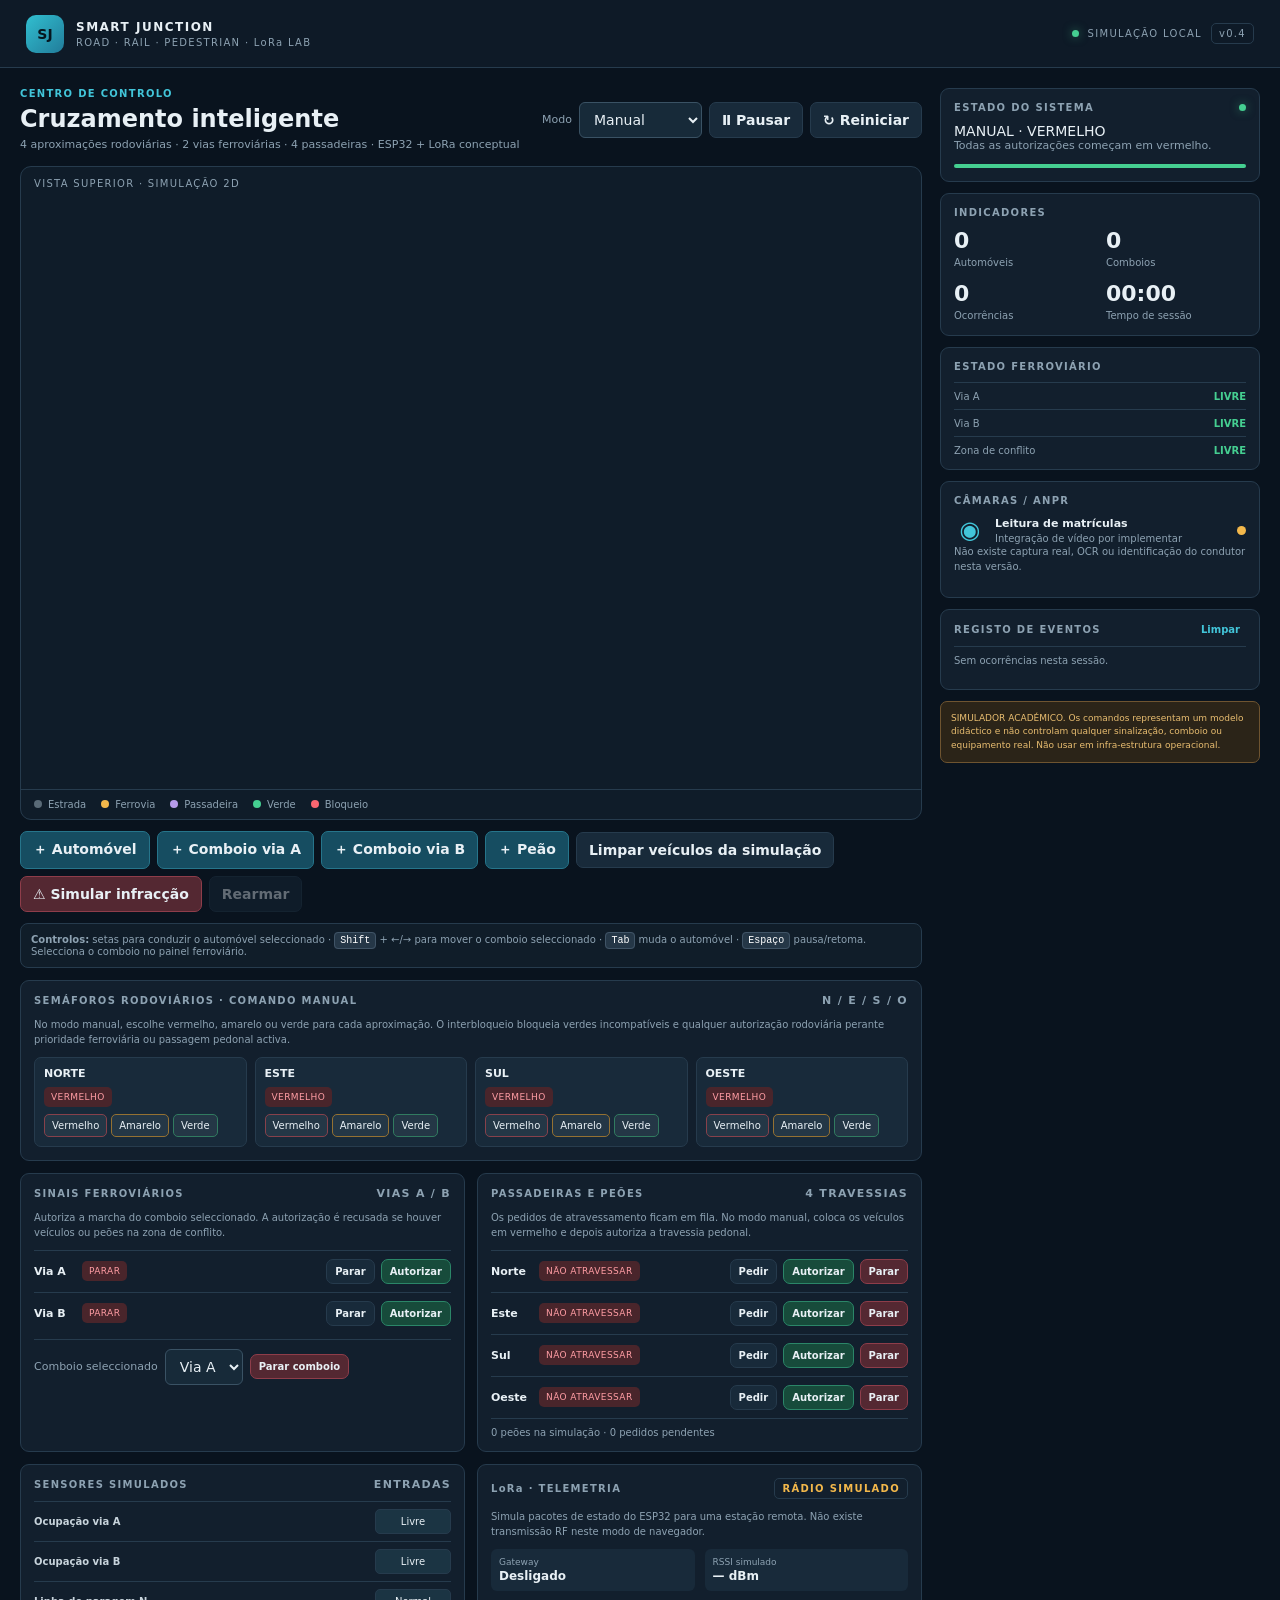
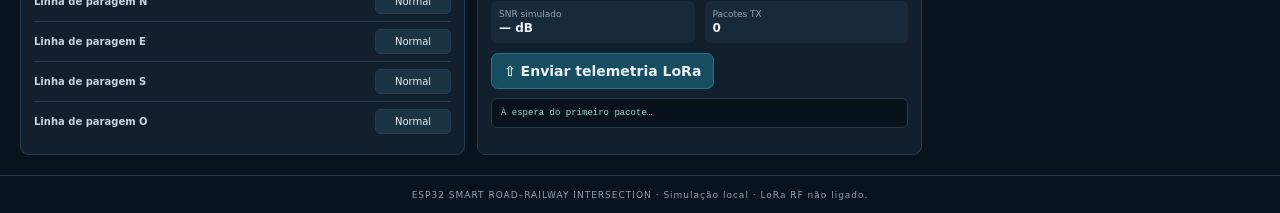
==== commit d7a99aab: "Add clear simulation controls" ====
--- a/simulator/index.html
+++ b/simulator/index.html
@@ -35,6 +35,7 @@
     <button id="addTrainA" class="button primary" type="button">＋ Comboio via A</button>
     <button id="addTrainB" class="button primary" type="button">＋ Comboio via B</button>
     <button id="addPed" class="button primary" type="button">＋ Peão</button>
+    <button id="clearVehicles" class="button secondary" type="button">Limpar veículos da simulação</button>
     <button id="violation" class="button danger" type="button">⚠ Simular infracção</button>
     <button id="rearmBtn" class="button secondary" type="button" disabled>Rearmar</button>
   </div>
--- a/simulator/style.css
+++ b/simulator/style.css
@@ -1,13 +1,10 @@
-:root{color-scheme:dark;--bg:#0b1420;--panel:#121f2d;--panel2:#182a3a;--line:#263b4d;--text:#e8f0f5;--muted:#8da2b2;--cyan:#42c5d9;--green:#45cf91;--amber:#f3b84b;--red:#fa6670}
-*{box-sizing:border-box}
-body{margin:0;background:var(--bg);color:var(--text);font:14px Inter,ui-sans-serif,system-ui,Segoe UI,sans-serif}
-button{font:inherit}
-button:disabled{opacity:.45;cursor:not-allowed}
-.topbar{min-height:68px;padding:0 28px;display:flex;align-items:center;justify-content:space-between;border-bottom:1px solid var(--line);background:#0e1a27;gap:12px}
-.brand{display:flex;align-items:center;gap:12px}.brand-mark{width:38px;height:38px;border-radius:10px;background:linear-gradient(135deg,#31bfd0,#217c9a);display:grid;place-items:center;font-weight:900;color:#06151e}.brand strong{display:block;letter-spacing:1.5px;font-size:12px}.brand small,.top-status,.eyebrow,.card-title,.scene-label{font-size:10px;letter-spacing:1.4px;color:var(--muted)}.brand small{display:block;margin-top:3px}.top-status{display:flex;align-items:center;gap:9px}.live-dot{width:7px;height:7px;border-radius:50%;background:var(--green);display:inline-block;box-shadow:0 0 10px #45cf9180}.pill{padding:4px 7px;border:1px solid var(--line);border-radius:5px}
-.layout{max-width:1600px;margin:auto;padding:25px;display:grid;grid-template-columns:minmax(0,1fr) 330px;gap:22px}.workspace{min-width:0}.section-heading{display:flex;align-items:center;justify-content:space-between;gap:16px;margin-bottom:17px}.eyebrow{color:var(--cyan);font-weight:700;margin:0 0 7px}h1{font-size:25px;margin:0 0 6px}.muted{color:var(--muted);font-size:12px;margin:0}.run-controls,.toolbar{display:flex;gap:8px;flex-wrap:wrap}.button{border:1px solid var(--line);border-radius:7px;padding:10px 13px;font-weight:650;color:var(--text);cursor:pointer;background:var(--panel2)}.button:hover:not(:disabled){filter:brightness(1.18)}.button:focus-visible,.text-button:focus-visible{outline:2px solid var(--cyan);outline-offset:2px}.button.primary{background:#164d61;border-color:#26758b}.button.danger{background:#542832;border-color:#8e3d4a}.scene-wrap{position:relative;border:1px solid var(--line);border-radius:12px;background:#0f1c29;overflow:hidden}.scene-label{position:absolute;top:13px;left:15px;z-index:1}.scene-wrap canvas{display:block;width:100%;height:auto}.scene-legend{display:flex;gap:18px;padding:10px 15px;border-top:1px solid var(--line);color:var(--muted);font-size:11px;flex-wrap:wrap}.scene-legend span{display:flex;align-items:center;gap:6px}.dot{width:8px;height:8px;border-radius:50%;display:inline-block}.road{background:#596a77}.rail{background:var(--amber)}.safe{background:var(--green)}.danger{background:var(--red)}.toolbar{margin:14px 0}.keyboard-help{border:1px solid var(--line);background:#101d29;padding:12px;border-radius:8px;color:var(--muted);font-size:11px}kbd{padding:3px 6px;background:#253747;border:1px solid #405466;border-radius:4px;color:#fff}
-.sidebar{display:flex;flex-direction:column;gap:12px}.card{background:var(--panel);border:1px solid var(--line);border-radius:10px;padding:14px}.card-title{display:flex;align-items:center;justify-content:space-between;font-weight:750;margin-bottom:13px}.state-value{font-size:17px;font-weight:800;color:var(--green);margin-bottom:6px}.state-track{height:4px;background:#253746;border-radius:4px;margin-top:13px;overflow:hidden}.state-track span{display:block;width:100%;height:100%;background:var(--green);transition:background .2s}.signal-grid{display:grid;grid-template-columns:repeat(4,1fr);gap:7px}.signal{background:var(--panel2);border:1px solid var(--line);border-radius:7px;padding:9px 5px;text-align:center;display:grid;justify-items:center;gap:5px}.signal b{font-size:11px;color:var(--muted)}.signal i{width:13px;height:13px;border-radius:50%;background:#4b5a64;box-shadow:inset 0 0 0 2px #71818b}.signal.active i{background:var(--green);box-shadow:0 0 12px #45cf91}.signal.red i{background:var(--red);box-shadow:0 0 12px #fa6670}.signal span{font-size:10px;color:var(--muted)}
-.rail-state{display:flex;align-items:center;gap:10px;border-top:1px solid var(--line);padding-top:12px;margin-top:12px}.rail-icon{font-size:22px;color:var(--amber)}.rail-state b,.device b{display:block;font-size:11px}.rail-state small,.device small{display:block;color:var(--muted);font-size:10px;margin-top:3px}.lamp{width:9px;height:9px;border-radius:50%;display:inline-block;margin-left:auto}.lamp.green{background:var(--green);box-shadow:0 0 8px #45cf91}.lamp.amber{background:var(--amber);box-shadow:0 0 8px #f3b84b}.lamp.red{background:var(--red);box-shadow:0 0 8px #fa6670}.metric-grid{display:grid;grid-template-columns:repeat(2,1fr);gap:13px}.metric-grid strong{font-size:22px;display:block}.metric-grid small{font-size:10px;color:var(--muted)}.device{display:flex;align-items:center;gap:9px;padding:5px 0 10px}.device img{width:34px;height:34px;object-fit:contain}.sensor-row{display:flex;justify-content:space-between;border-top:1px solid var(--line);padding-top:9px;margin-top:5px;font-size:10px;color:var(--muted)}.sensor-row b{color:var(--green);font-size:10px}.event-card ol{list-style:none;padding:0;margin:0;max-height:170px;overflow:auto}.event-card li{font-size:10px;color:#c5d2dc;border-top:1px solid var(--line);padding:8px 0;line-height:1.5}.event-card li strong{color:var(--cyan);display:inline-block}.event-card li span{color:#c5d2dc}.event-card .empty{color:var(--muted)}.text-button{background:none;border:0;color:var(--cyan);cursor:pointer;font-size:10px}.disclaimer{border:1px solid #6e5430;background:#2b2418;color:#e8bd70;padding:10px;border-radius:7px;font-size:9px;line-height:1.5}
-footer{border-top:1px solid var(--line);padding:15px 25px;text-align:center;color:var(--muted);font-size:9px;letter-spacing:1px}footer span{color:var(--cyan)}
-@media(max-width:1050px){.layout{grid-template-columns:1fr}.sidebar{display:grid;grid-template-columns:repeat(2,minmax(0,1fr))}.disclaimer{grid-column:1/-1}}
-@media(max-width:650px){.layout{padding:12px}.topbar{padding:12px 14px;flex-wrap:wrap}.section-heading{align-items:flex-start;flex-direction:column}.sidebar{grid-template-columns:1fr}.disclaimer{grid-column:auto}h1{font-size:21px}.scene-legend{gap:9px}.toolbar>.button{flex:1 1 46%}}+:root{color-scheme:dark;--bg:#09131e;--panel:#121f2d;--panel2:#182a3a;--line:#263b4d;--text:#e8f0f5;--muted:#8da2b2;--cyan:#42c5d9;--green:#45cf91;--amber:#f3b84b;--red:#fa6670;--purple:#b69bea}
+*{box-sizing:border-box}body{margin:0;background:var(--bg);color:var(--text);font:14px Inter,ui-sans-serif,system-ui,Segoe UI,sans-serif}button,select{font:inherit}button:disabled{opacity:.4;cursor:not-allowed}
+.topbar{min-height:68px;padding:10px 26px;display:flex;align-items:center;justify-content:space-between;border-bottom:1px solid var(--line);background:#0e1a27;gap:12px}.brand{display:flex;align-items:center;gap:12px}.brand-mark{width:38px;height:38px;border-radius:10px;background:linear-gradient(135deg,#31bfd0,#217c9a);display:grid;place-items:center;font-weight:900;color:#06151e}.brand strong{display:block;letter-spacing:1.5px;font-size:12px}.brand small,.top-status,.eyebrow,.card-title,.scene-label{font-size:10px;letter-spacing:1.3px;color:var(--muted)}.brand small{display:block;margin-top:3px}.top-status{display:flex;align-items:center;gap:9px}.live-dot{width:7px;height:7px;border-radius:50%;background:var(--green);display:inline-block;box-shadow:0 0 10px #45cf9180}.pill{padding:4px 7px;border:1px solid var(--line);border-radius:5px}.amber-text{color:var(--amber)}
+.layout{max-width:1800px;margin:auto;padding:20px;display:grid;grid-template-columns:minmax(0,1fr) 320px;gap:18px}.workspace{min-width:0}.section-heading{display:flex;align-items:center;justify-content:space-between;gap:16px;margin-bottom:15px}.eyebrow{color:var(--cyan);font-weight:700;margin:0 0 6px}h1{font-size:24px;margin:0 0 5px}.muted{color:var(--muted);font-size:11px;margin:0}.run-controls,.toolbar{display:flex;gap:7px;flex-wrap:wrap;align-items:center}.mode-label,.train-tools label{font-size:11px;color:var(--muted)}.select{background:#172a39;color:var(--text);border:1px solid #3a5264;border-radius:6px;padding:8px 10px}.button{border:1px solid var(--line);border-radius:7px;padding:9px 12px;font-weight:650;color:var(--text);cursor:pointer;background:var(--panel2)}.button:hover:not(:disabled){filter:brightness(1.16)}.button:focus-visible,.aspect:focus-visible,.toggle:focus-visible{outline:2px solid var(--cyan);outline-offset:2px}.button.primary{background:#164d61;border-color:#26758b}.button.danger{background:#542832;border-color:#8e3d4a}.button.mini{padding:6px 8px;font-size:10px}.button.rail-go,.button.ped-go{background:#174b3b;border-color:#2b8668}.scene-wrap{position:relative;border:1px solid var(--line);border-radius:11px;background:#0f1c29;overflow:hidden}.scene-label{position:absolute;top:11px;left:13px;z-index:1}.scene-wrap canvas{display:block;width:100%;height:auto}.scene-legend{display:flex;gap:15px;padding:9px 13px;border-top:1px solid var(--line);color:var(--muted);font-size:10px;flex-wrap:wrap}.scene-legend span{display:flex;align-items:center;gap:6px}.dot{width:8px;height:8px;border-radius:50%;display:inline-block}.road{background:#596a77}.rail{background:var(--amber)}.ped{background:var(--purple)}.safe{background:var(--green)}.danger{background:var(--red)}.toolbar{margin:11px 0}.keyboard-help{border:1px solid var(--line);background:#101d29;padding:10px;border-radius:8px;color:var(--muted);font-size:10px}kbd{padding:2px 5px;background:#253747;border:1px solid #405466;border-radius:4px;color:#fff}
+.card{background:var(--panel);border:1px solid var(--line);border-radius:9px;padding:13px}.control-card{margin-top:12px}.card-title{display:flex;align-items:center;justify-content:space-between;font-weight:750;margin-bottom:10px}.hint{font-size:10px;line-height:1.5;color:var(--muted);margin:0 0 10px}.signal-control-grid{display:grid;grid-template-columns:repeat(4,minmax(0,1fr));gap:8px}.signal-control{display:flex;flex-direction:column;gap:7px;background:var(--panel2);border:1px solid var(--line);padding:9px;border-radius:7px}.signal-control>b{font-size:11px}.signal-control>div{display:flex;gap:4px;flex-wrap:wrap}.aspect{border:1px solid #435768;border-radius:5px;padding:5px 7px;font-size:10px;color:var(--text);background:#243746;cursor:pointer}.aspect.red{border-color:#87414b}.aspect.amber{border-color:#947132}.aspect.green{border-color:#317b60}.aspect-badge{font-size:9px;letter-spacing:.4px;padding:5px 7px;border-radius:5px;display:inline-block;width:max-content}.aspect-badge.red{background:#49252b;color:#ff9da4}.aspect-badge.amber{background:#4b3b20;color:#ffd27b}.aspect-badge.green{background:#1d4438;color:#8ae0bd}.control-grid{display:grid;grid-template-columns:repeat(2,minmax(0,1fr));gap:12px}.rail-control-row,.ped-control-row{display:flex;gap:6px;align-items:center;flex-wrap:wrap;border-top:1px solid var(--line);padding:8px 0}.rail-control-row>b,.ped-control-row>b{font-size:11px;min-width:42px}.rail-control-row .aspect-badge,.ped-control-row .aspect-badge{margin-right:auto}.train-tools{border-top:1px solid var(--line);padding-top:9px;margin-top:5px;display:flex;align-items:center;gap:7px;flex-wrap:wrap}.ped-footer{border-top:1px solid var(--line);padding-top:8px;font-size:10px;color:var(--muted)}.toggle{border:1px solid var(--line);border-radius:5px;background:#1b3443;color:var(--text);font-size:10px;padding:6px 9px;cursor:pointer;min-width:76px}.toggle[aria-pressed="true"]{background:#56313a;border-color:#ad5964;color:#ffc1c5}.sensor-control{display:flex;align-items:center;justify-content:space-between;gap:7px;border-top:1px solid var(--line);padding:7px 0}.sensor-control b{font-size:10px;font-weight:550;color:#c8d4dc}.lora-stats{display:grid;grid-template-columns:repeat(2,1fr);gap:10px;margin-bottom:10px}.lora-stats div{background:var(--panel2);border-radius:6px;padding:8px}.lora-stats small{display:block;color:var(--muted);font-size:9px}.lora-stats b{font-size:12px}.payload{white-space:pre-wrap;overflow-wrap:anywhere;background:#08121b;border:1px solid var(--line);border-radius:6px;padding:9px;color:#9bd9c4;font-size:9px;max-height:130px;overflow:auto;margin:9px 0 0}
+.sidebar{display:flex;flex-direction:column;gap:11px}.status-value{font-size:15px;font-weight:800;color:var(--green);margin-bottom:6px}.state-track{height:4px;background:#253746;border-radius:4px;margin-top:12px;overflow:hidden}.state-track span{display:block;width:100%;height:100%;background:var(--green)}.metric-grid{display:grid;grid-template-columns:repeat(2,1fr);gap:12px}.metric-grid strong{font-size:22px;display:block}.metric-grid small{font-size:10px;color:var(--muted)}.sensor-row{display:flex;justify-content:space-between;border-top:1px solid var(--line);padding-top:8px;margin-top:7px;font-size:10px;color:var(--muted)}.sensor-row b{color:var(--green);font-size:10px}.camera-icon{font-size:24px;color:var(--cyan);width:32px;text-align:center}.device{display:flex;align-items:center;gap:9px}.device b{display:block;font-size:11px}.device small{display:block;color:var(--muted);font-size:10px;margin-top:3px}.lamp{width:9px;height:9px;border-radius:50%;display:inline-block;margin-left:auto}.lamp.green{background:var(--green)}.lamp.amber{background:var(--amber)}.lamp.red{background:var(--red)}.event-card ol{list-style:none;padding:0;margin:0;max-height:220px;overflow:auto}.event-card li{font-size:10px;color:#c5d2dc;border-top:1px solid var(--line);padding:7px 0;line-height:1.45}.event-card li strong{color:var(--cyan);display:block}.event-card li span{color:#c5d2dc}.event-card .empty{color:var(--muted)}.text-button{background:none;border:0;color:var(--cyan);cursor:pointer;font-size:10px}.disclaimer{border:1px solid #6e5430;background:#2b2418;color:#e8bd70;padding:10px;border-radius:7px;font-size:9px;line-height:1.5}
+footer{border-top:1px solid var(--line);padding:14px 20px;text-align:center;color:var(--muted);font-size:9px;letter-spacing:1px}footer span{color:var(--cyan)}
+@media(max-width:1200px){.layout{grid-template-columns:1fr}.sidebar{display:grid;grid-template-columns:repeat(2,minmax(0,1fr))}.disclaimer{grid-column:1/-1}}
+@media(max-width:800px){.signal-control-grid{grid-template-columns:repeat(2,minmax(0,1fr))}.control-grid{grid-template-columns:1fr}.section-heading{align-items:flex-start;flex-direction:column}}
+@media(max-width:560px){.layout{padding:10px}.topbar{padding:10px 12px;flex-wrap:wrap}.sidebar{grid-template-columns:1fr}.disclaimer{grid-column:auto}.toolbar>.button{flex:1 1 45%}.signal-control-grid{grid-template-columns:1fr 1fr}.rail-control-row,.ped-control-row{gap:4px}}
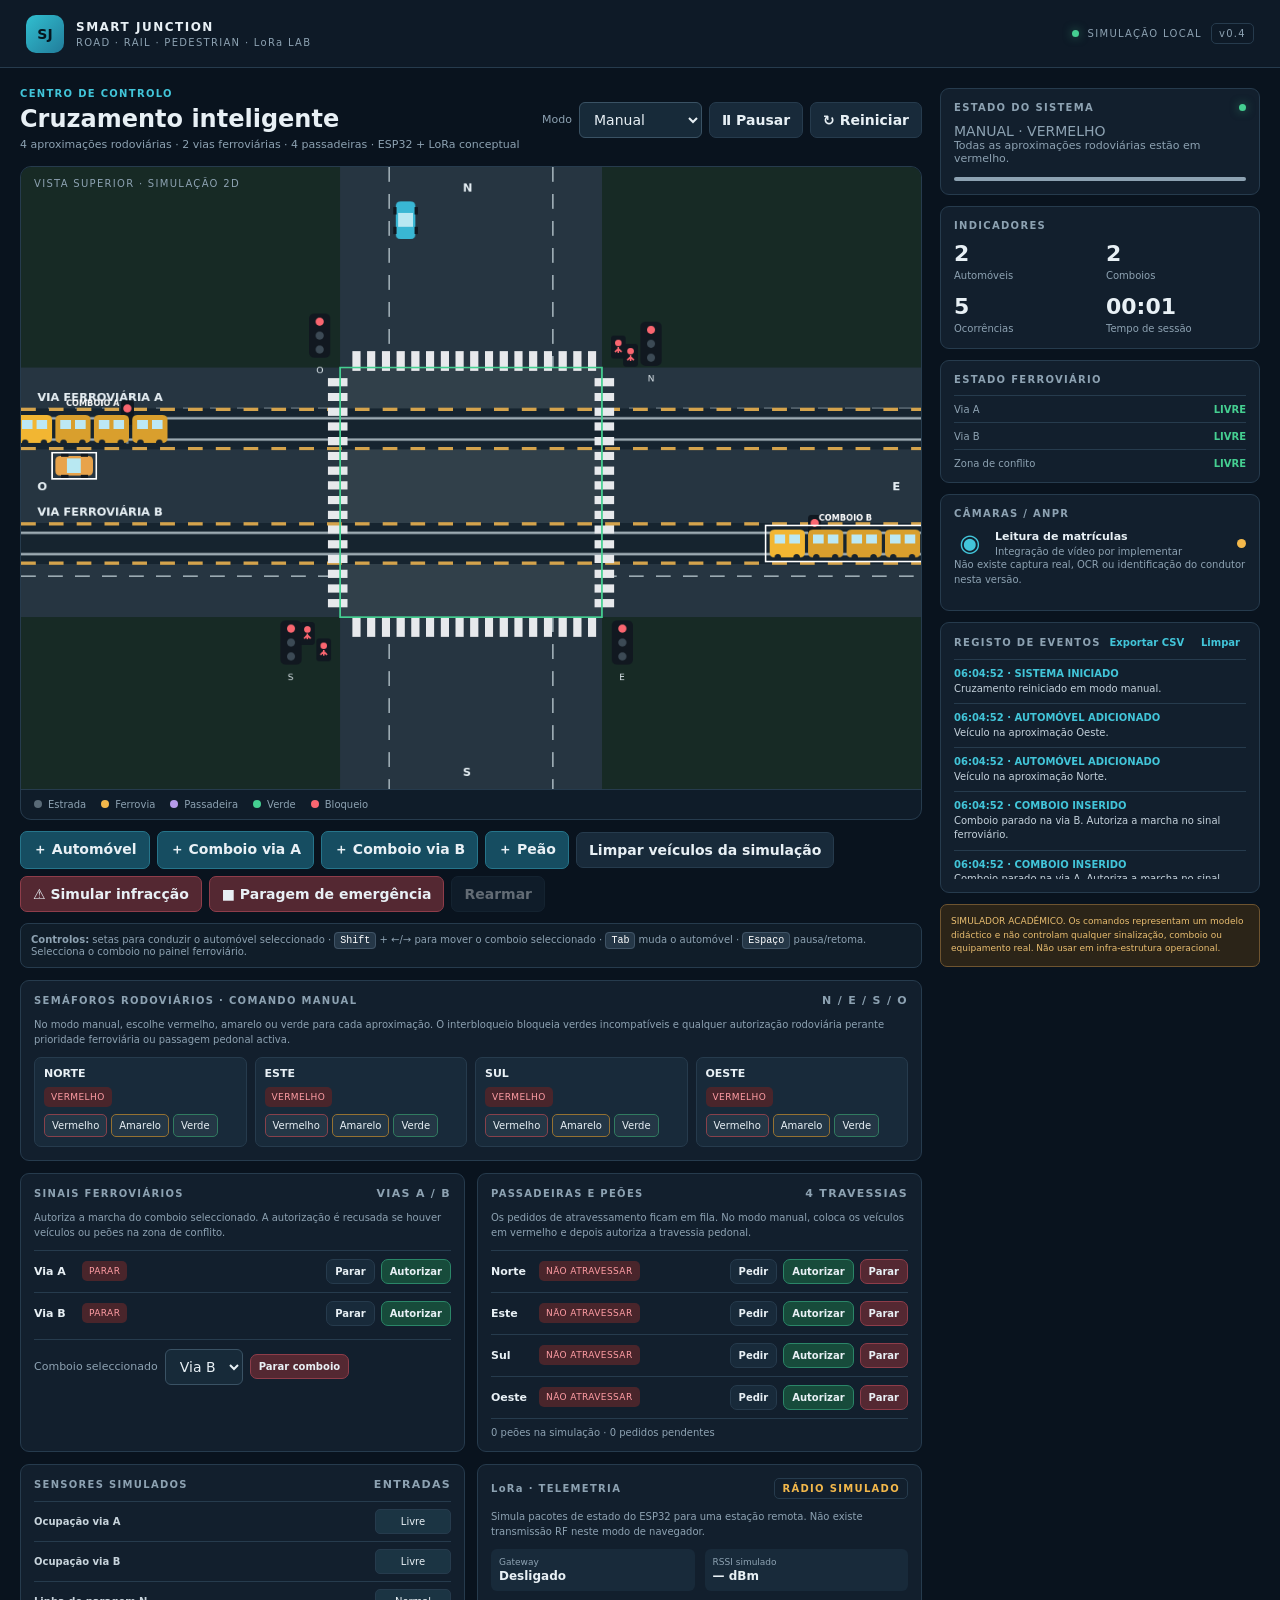
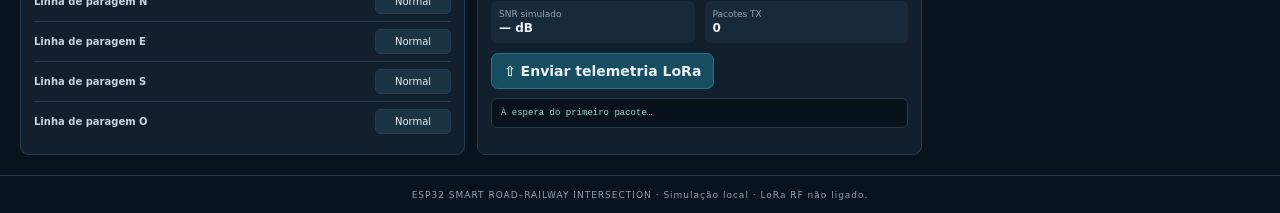
==== commit 42f6cf17: "Add emergency stop and exportable event log controls" ====
--- a/simulator/index.html
+++ b/simulator/index.html
@@ -37,6 +37,7 @@
     <button id="addPed" class="button primary" type="button">＋ Peão</button>
     <button id="clearVehicles" class="button secondary" type="button">Limpar veículos da simulação</button>
     <button id="violation" class="button danger" type="button">⚠ Simular infracção</button>
+    <button id="emergencyStop" class="button danger" type="button">■ Paragem de emergência</button>
     <button id="rearmBtn" class="button secondary" type="button" disabled>Rearmar</button>
   </div>
   <div class="keyboard-help"><b>Controlos:</b> setas para conduzir o automóvel seleccionado · <kbd>Shift</kbd> + ←/→ para mover o comboio seleccionado · <kbd>Tab</kbd> muda o automóvel · <kbd>Espaço</kbd> pausa/retoma. Selecciona o comboio no painel ferroviário.</div>
@@ -96,7 +97,7 @@
   <section class="card"><div class="card-title">INDICADORES</div><div class="metric-grid"><div><strong id="carCount">0</strong><small>Automóveis</small></div><div><strong id="trainCount">0</strong><small>Comboios</small></div><div><strong id="eventCount">0</strong><small>Ocorrências</small></div><div><strong id="uptime">00:00</strong><small>Tempo de sessão</small></div></div></section>
   <section class="card"><div class="card-title">ESTADO FERROVIÁRIO</div><div class="sensor-row"><span>Via A</span><b id="railAStatus">LIVRE</b></div><div class="sensor-row"><span>Via B</span><b id="railBStatus">LIVRE</b></div><div class="sensor-row"><span>Zona de conflito</span><b id="conflictStatus">LIVRE</b></div></section>
   <section class="card"><div class="card-title">CÂMARAS / ANPR</div><div class="device"><span class="camera-icon">◉</span><div><b>Leitura de matrículas</b><small>Integração de vídeo por implementar</small></div><span class="lamp amber"></span></div><p class="hint">Não existe captura real, OCR ou identificação do condutor nesta versão.</p></section>
-  <section class="card event-card"><div class="card-title">REGISTO DE EVENTOS <button id="clearLog" class="text-button" type="button">Limpar</button></div><ol id="eventLog" aria-live="polite"><li class="empty">Sem ocorrências nesta sessão.</li></ol></section>
+  <section class="card event-card"><div class="card-title">REGISTO DE EVENTOS <span><button id="exportLog" class="text-button" type="button">Exportar CSV</button> <button id="clearLog" class="text-button" type="button">Limpar</button></span></div><ol id="eventLog" aria-live="polite"><li class="empty">Sem ocorrências nesta sessão.</li></ol></section>
   <div class="disclaimer">SIMULADOR ACADÉMICO. Os comandos representam um modelo didáctico e não controlam qualquer sinalização, comboio ou equipamento real. Não usar em infra-estrutura operacional.</div>
 </aside>
 </main>
